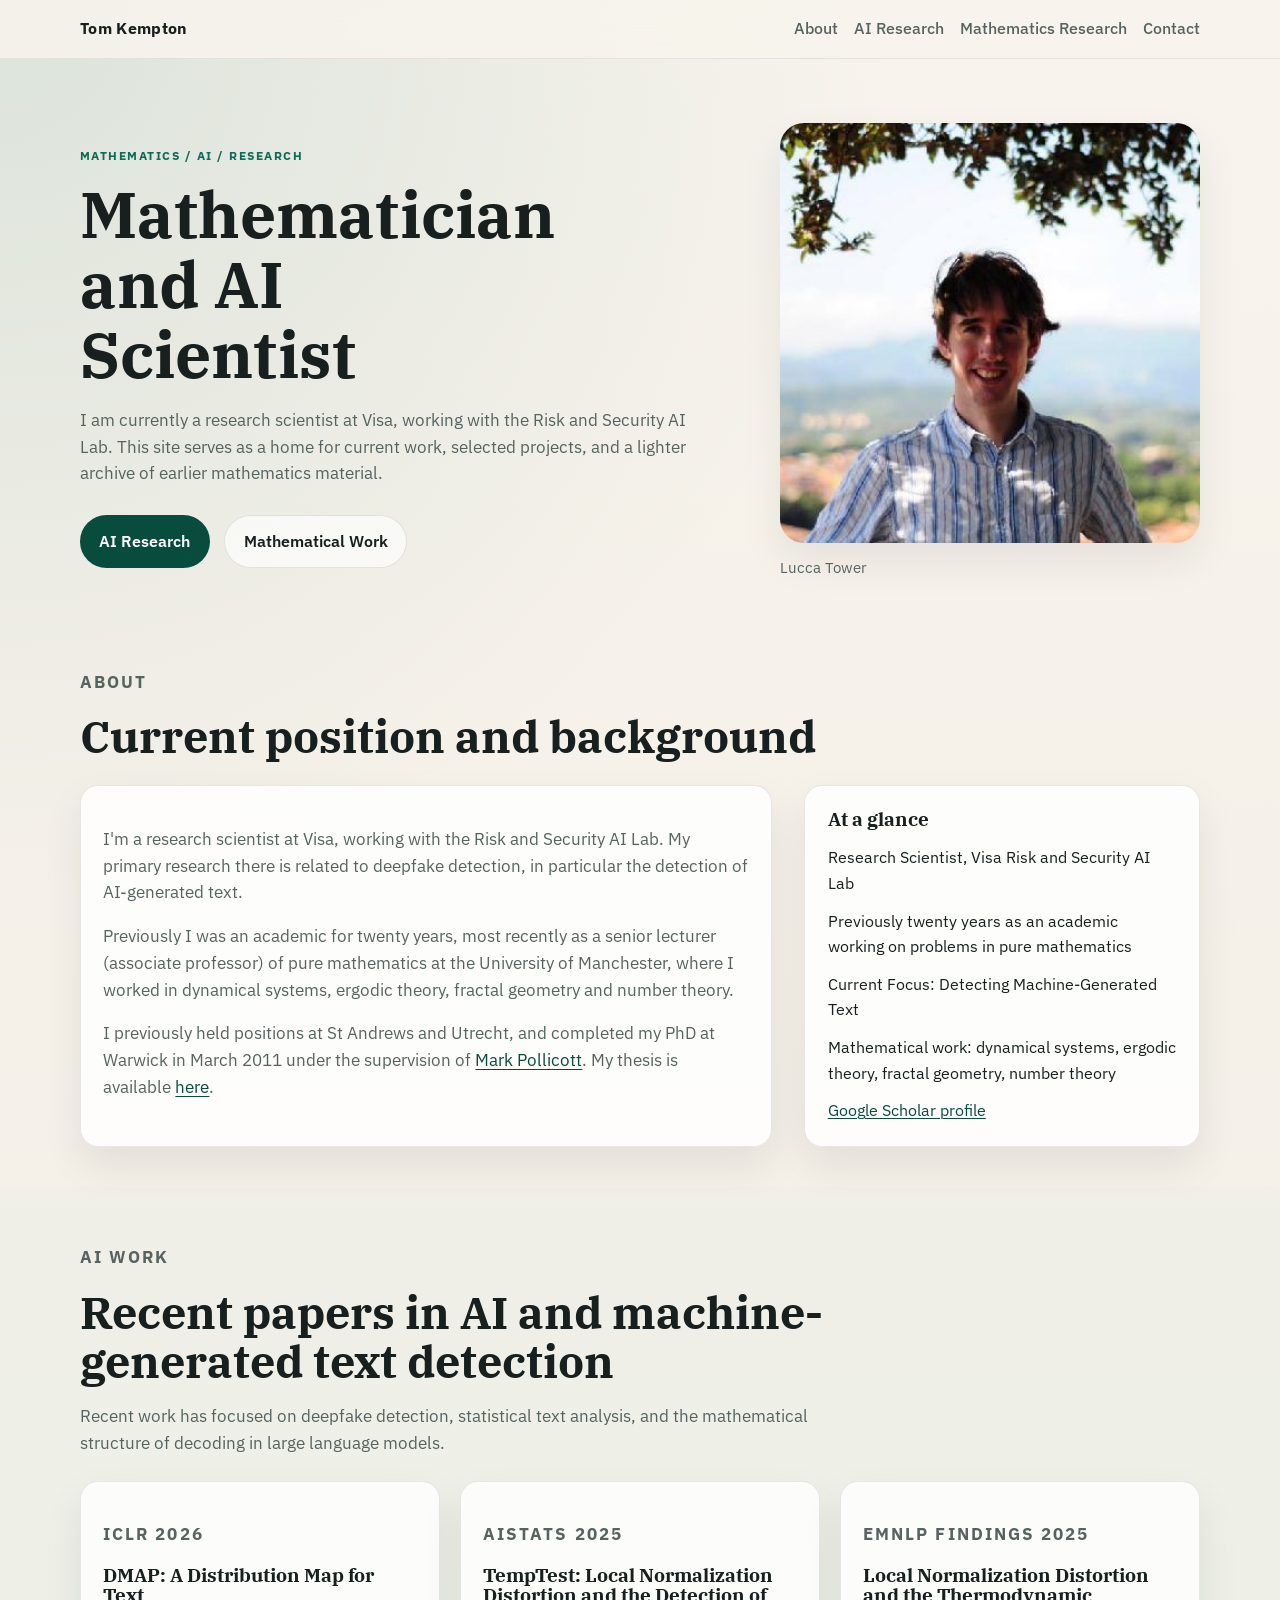
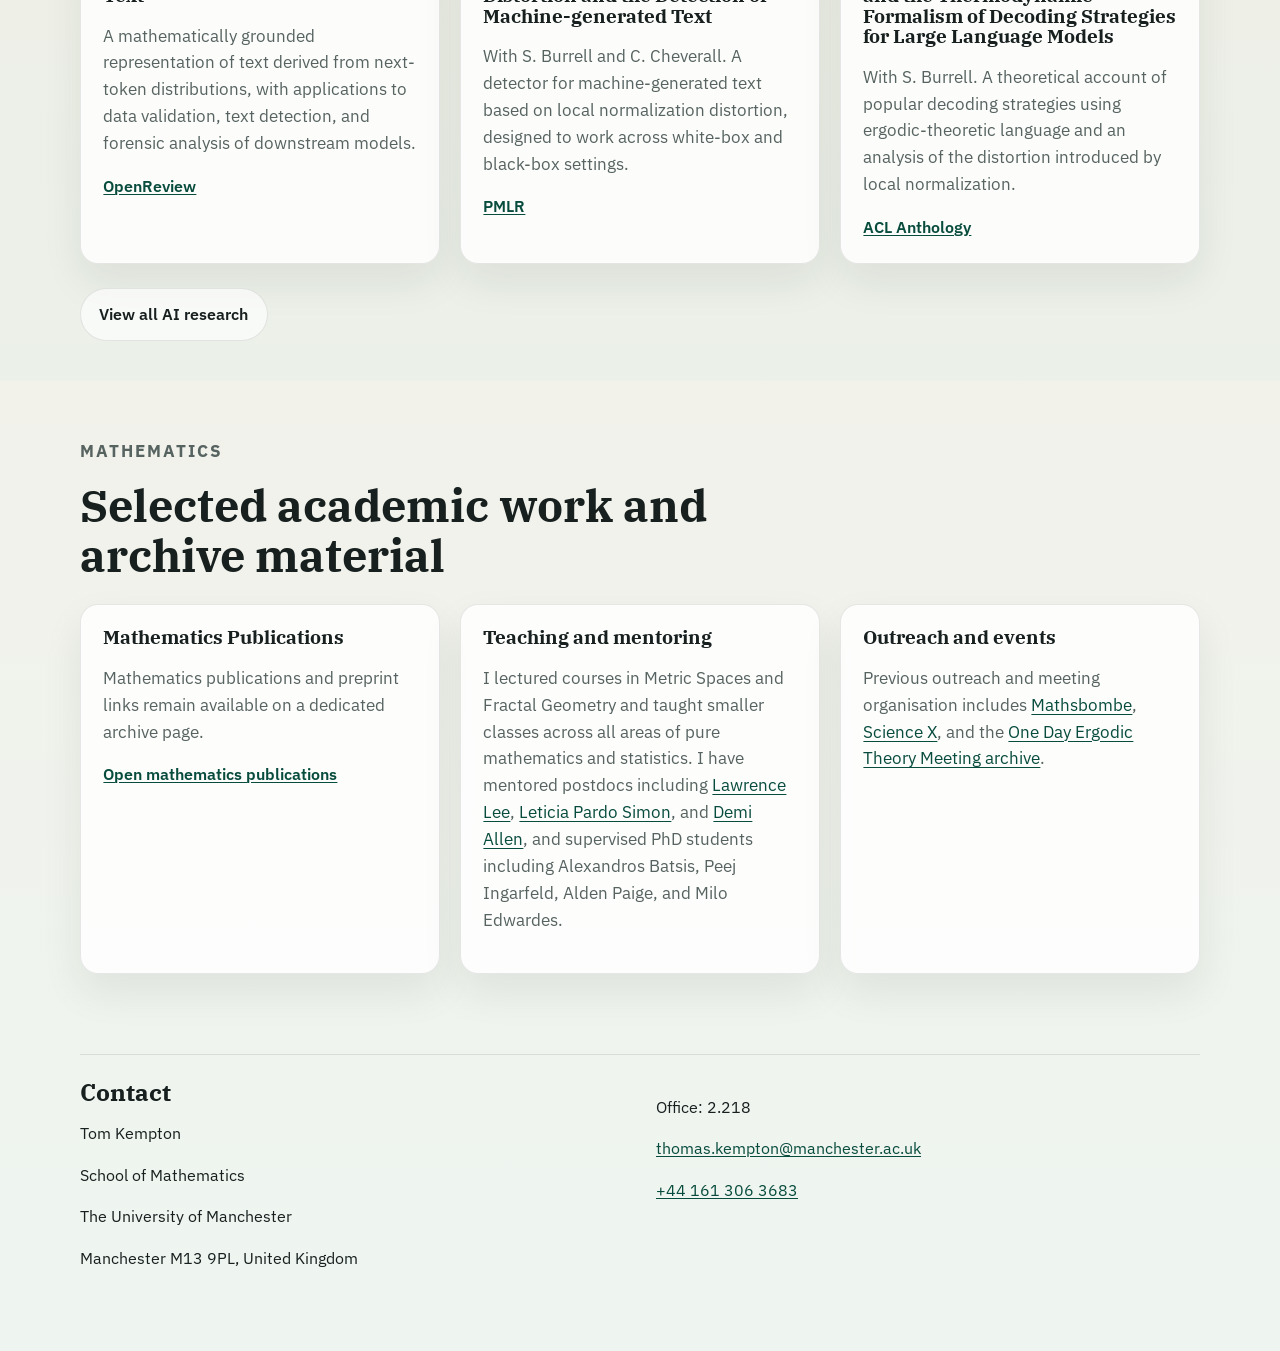
==== index.html @ 00bc44c5 "Refine homepage and AI publication details" ====
<!DOCTYPE html>
<html lang="en">
<head>
  <meta charset="utf-8">
  <meta name="viewport" content="width=device-width, initial-scale=1">
  <title>Tom Kempton</title>
  <meta name="description" content="Tom Kempton's academic homepage, with current work, selected projects, publications, and archive material.">
  <link rel="preconnect" href="https://fonts.googleapis.com">
  <link rel="preconnect" href="https://fonts.gstatic.com" crossorigin>
  <link href="https://fonts.googleapis.com/css2?family=IBM+Plex+Sans:wght@400;500;600;700&family=IBM+Plex+Serif:wght@400;600&display=swap" rel="stylesheet">
  <link rel="stylesheet" href="style.css">
</head>
<body>
  <header class="site-header">
    <div class="container">
      <nav class="site-nav" aria-label="Primary">
        <a class="wordmark" href="index.html">Tom Kempton</a>
        <div class="nav-links">
          <a href="#about">About</a>
          <a href="ai-research.html">AI Research</a>
          <a href="publications.htm">Mathematics Research</a>
          <a href="#contact">Contact</a>
        </div>
      </nav>
    </div>
  </header>

  <main>
    <section class="hero">
      <div class="container hero-grid">
        <div class="hero-copy">
          <p class="eyebrow">Mathematics / AI / Research</p>
          <h1>Mathematician and AI Scientist</h1>
          <p class="lede">
            I am currently a research scientist at Visa, working with the Risk and Security AI Lab. This site serves as
            a home for current work, selected projects, and a lighter archive of earlier mathematics material.
          </p>
          <div class="cta-row">
            <a class="button button-primary" href="ai-research.html">AI Research</a>
            <a class="button button-secondary" href="publications.htm">Mathematical Work</a>
          </div>
        </div>
        <div class="hero-media">
          <img src="Lucca Tower2.jpg" alt="Tom Kempton standing on Lucca Tower">
          <p class="caption">Lucca Tower</p>
        </div>
      </div>
    </section>

    <section id="about" class="section">
      <div class="container">
        <div class="section-heading">
          <p class="eyebrow">About</p>
          <h2>Current position and background</h2>
        </div>
        <div class="two-column">
          <div class="card prose">
            <p>
              I'm a research scientist at Visa, working with the Risk and Security AI Lab. My primary research
              there is related to deepfake detection, in particular the detection of AI-generated text.
            </p>
            <p>
              Previously I was an academic for twenty years, most recently as a senior lecturer (associate professor) of
              pure mathematics at the University of Manchester, where I worked in dynamical systems, ergodic
              theory, fractal geometry and number theory.
            </p>
            <p>
              I previously held positions at St Andrews and Utrecht, and completed my PhD at Warwick in March 2011 under
              the supervision of <a href="http://www.warwick.ac.uk/~masdbl/">Mark Pollicott</a>. My thesis is available
              <a href="KemptonThesisFinalVersion.pdf">here</a>.
            </p>
          </div>
          <div class="card key-facts">
            <h3>At a glance</h3>
            <ul class="plain-list">
              <li>Research Scientist, Visa Risk and Security AI Lab</li>
              <li>Previously twenty years as an academic working on problems in pure mathematics</li>
              <li>Current Focus: Detecting Machine-Generated Text</li>
              <li>Mathematical work: dynamical systems, ergodic theory, fractal geometry, number theory</li>
              <li><a href="http://scholar.google.nl/citations?user=wOstJyUAAAAJ&hl=en">Google Scholar profile</a></li>
            </ul>
          </div>
        </div>
      </div>
    </section>

    <section id="future-ai" class="section section-alt">
      <div class="container">
        <div class="section-heading">
          <p class="eyebrow">AI Work</p>
          <h2>Recent papers in AI and machine-generated text detection</h2>
          <p>
            Recent work has focused on deepfake detection, statistical text analysis, and the mathematical structure of
            decoding in large language models.
          </p>
        </div>
        <div class="card-grid">
          <article class="card project-card">
            <p class="card-label">ICLR 2026</p>
            <h3>DMAP: A Distribution Map for Text</h3>
            <p>
              A mathematically grounded representation of text derived from next-token distributions, with applications to
              data validation, text detection, and forensic analysis of downstream models.
            </p>
            <a class="text-link" href="https://openreview.net/forum?id=SPElkPRurl">OpenReview</a>
          </article>
          <article class="card project-card">
            <p class="card-label">AISTATS 2025</p>
            <h3>TempTest: Local Normalization Distortion and the Detection of Machine-generated Text</h3>
            <p>
              With S. Burrell and C. Cheverall. A detector for machine-generated text based on local normalization
              distortion, designed to work across white-box and black-box settings.
            </p>
            <a class="text-link" href="https://proceedings.mlr.press/v258/kempton25a.html">PMLR</a>
          </article>
          <article class="card project-card">
            <p class="card-label">EMNLP Findings 2025</p>
            <h3>Local Normalization Distortion and the Thermodynamic Formalism of Decoding Strategies for Large Language Models</h3>
            <p>
              With S. Burrell. A theoretical account of popular decoding strategies using ergodic-theoretic language and
              an analysis of the distortion introduced by local normalization.
            </p>
            <a class="text-link" href="https://aclanthology.org/2025.findings-emnlp.1210/">ACL Anthology</a>
          </article>
        </div>
        <p class="section-link-row">
          <a class="button button-secondary" href="ai-research.html">View all AI research</a>
        </p>
      </div>
    </section>

    <section id="maths" class="section">
      <div class="container">
        <div class="section-heading">
          <p class="eyebrow">Mathematics</p>
          <h2>Selected academic work and archive material</h2>
        </div>
        <div class="card-grid">
          <article class="card">
            <h3>Mathematics Publications</h3>
            <p>Mathematics publications and preprint links remain available on a dedicated archive page.</p>
            <a class="text-link" href="publications.htm">Open mathematics publications</a>
          </article>
          <article class="card">
            <h3>Teaching and mentoring</h3>
            <p>
              I lectured courses in Metric Spaces and Fractal Geometry and taught smaller classes across all areas of pure
              mathematics and statistics. I have mentored postdocs including
              <a href="https://lawrence-d-lee.github.io/">Lawrence Lee</a>,
              <a href="https://sites.google.com/view/leticiapardosimon/home">Leticia Pardo Simon</a>, and
              <a href="https://sites.google.com/view/demi-allen-mathematics">Demi Allen</a>, and supervised PhD students
              including Alexandros Batsis, Peej Ingarfeld, Alden Paige, and Milo Edwardes.
            </p>
          </article>
          <article class="card">
            <h3>Outreach and events</h3>
            <p>
              Previous outreach and meeting organisation includes
              <a href="https://www.maths.manchester.ac.uk/mathsbombe/">Mathsbombe</a>,
              <a href="https://www.mub.eps.manchester.ac.uk/sciencex/">Science X</a>, and the
              <a href="onedayDec20.html">One Day Ergodic Theory Meeting archive</a>.
            </p>
          </article>
        </div>
      </div>
    </section>

  </main>

  <footer id="contact" class="site-footer">
    <div class="container footer-grid">
      <div>
        <h2>Contact</h2>
        <p>Tom Kempton</p>
        <p>School of Mathematics</p>
        <p>The University of Manchester</p>
        <p>Manchester M13 9PL, United Kingdom</p>
      </div>
      <div>
        <p>Office: 2.218</p>
        <p><a href="mailto:thomas.kempton@manchester.ac.uk">thomas.kempton@manchester.ac.uk</a></p>
        <p><a href="tel:+441613063683">+44 161 306 3683</a></p>
      </div>
    </div>
  </footer>
</body>
</html>
---- style.css ----
:root {
  --bg: #f4efe7;
  --bg-alt: #e5efe7;
  --surface: rgba(255, 255, 255, 0.82);
  --surface-strong: #ffffff;
  --text: #17201f;
  --muted: #566360;
  --border: rgba(23, 32, 31, 0.1);
  --accent: #0d6b57;
  --accent-strong: #084c3d;
  --shadow: 0 18px 40px rgba(23, 32, 31, 0.08);
  --radius-lg: 24px;
  --radius-md: 18px;
  --radius-sm: 12px;
  --container: 1120px;
}

* {
  box-sizing: border-box;
}

html {
  scroll-behavior: smooth;
}

body {
  margin: 0;
  font-family: "IBM Plex Sans", sans-serif;
  color: var(--text);
  background:
    radial-gradient(circle at top left, rgba(13, 107, 87, 0.12), transparent 28%),
    linear-gradient(180deg, #f8f4ed 0%, var(--bg) 45%, #eef5f0 100%);
  line-height: 1.6;
}

img {
  display: block;
  max-width: 100%;
  height: auto;
}

a {
  color: var(--accent-strong);
  text-decoration-thickness: 0.08em;
  text-underline-offset: 0.15em;
}

a:hover {
  color: var(--accent);
}

.container {
  width: min(calc(100% - 2rem), var(--container));
  margin: 0 auto;
}

.narrow {
  width: min(calc(100% - 2rem), 820px);
}

.site-header {
  position: sticky;
  top: 0;
  z-index: 10;
  backdrop-filter: blur(14px);
  background: rgba(248, 244, 237, 0.82);
  border-bottom: 1px solid rgba(23, 32, 31, 0.08);
}

.site-header-compact {
  position: static;
}

.site-nav {
  display: flex;
  align-items: center;
  justify-content: space-between;
  gap: 1rem;
  padding: 1rem 0;
}

.wordmark {
  font-weight: 700;
  letter-spacing: 0.02em;
  text-decoration: none;
  color: var(--text);
}

.nav-links {
  display: flex;
  flex-wrap: wrap;
  gap: 1rem;
}

.nav-links a {
  text-decoration: none;
  color: var(--muted);
  font-weight: 500;
}

.nav-links a:hover,
.nav-links a[aria-current="page"] {
  color: var(--text);
}

.hero {
  padding: 4rem 0 2rem;
}

.hero-grid,
.two-column,
.footer-grid {
  display: grid;
  gap: 2rem;
}

.hero-grid {
  grid-template-columns: 1.3fr 0.9fr;
  align-items: center;
}

.hero-copy h1,
.section-heading h1,
.section-heading h2,
.card h2,
.card h3,
.site-footer h2 {
  font-family: "IBM Plex Serif", serif;
  line-height: 1.1;
  margin: 0;
}

.hero-copy h1 {
  font-size: clamp(2.8rem, 5vw, 4.8rem);
  margin-top: 0.4rem;
  max-width: 12ch;
}

.lede,
.section-heading p,
.card p,
.prose p,
.publication-item p {
  color: var(--muted);
  font-size: 1.05rem;
}

.eyebrow,
.card-label,
.event-time {
  text-transform: uppercase;
  letter-spacing: 0.12em;
  font-size: 0.78rem;
  font-weight: 700;
  color: var(--accent);
}

.cta-row {
  display: flex;
  flex-wrap: wrap;
  gap: 0.9rem;
  margin-top: 1.75rem;
}

.button {
  display: inline-flex;
  align-items: center;
  justify-content: center;
  min-height: 2.9rem;
  padding: 0.8rem 1.15rem;
  border-radius: 999px;
  border: 1px solid transparent;
  text-decoration: none;
  font-weight: 600;
}

.button-primary {
  background: var(--accent-strong);
  color: #fff;
}

.button-primary:hover {
  color: #fff;
  background: var(--accent);
}

.button-secondary {
  background: rgba(255, 255, 255, 0.65);
  border-color: var(--border);
  color: var(--text);
}

.hero-media {
  justify-self: end;
  max-width: 420px;
}

.hero-media img {
  border-radius: var(--radius-lg);
  box-shadow: var(--shadow);
  aspect-ratio: 4 / 4;
  object-fit: cover;
}

.caption {
  margin: 0.8rem 0 0;
  color: var(--muted);
  font-size: 0.95rem;
}

.section {
  padding: 2.5rem 0;
}

.section-alt {
  background: linear-gradient(180deg, rgba(229, 239, 231, 0.24), rgba(229, 239, 231, 0.5));
}

.section-heading {
  max-width: 760px;
  margin-bottom: 1.5rem;
}

.section-heading h1,
.section-heading h2 {
  font-size: clamp(2rem, 3.5vw, 3rem);
  margin-top: 0.35rem;
}

.two-column {
  grid-template-columns: 1.4fr 0.8fr;
}

.card-grid {
  display: grid;
  grid-template-columns: repeat(3, minmax(0, 1fr));
  gap: 1.25rem;
}

.compact-grid {
  grid-template-columns: repeat(4, minmax(0, 1fr));
}

.stack {
  display: grid;
  gap: 1rem;
}

.section-link-row {
  margin: 1.5rem 0 0;
}

.card {
  background: var(--surface);
  border: 1px solid var(--border);
  border-radius: var(--radius-md);
  padding: 1.4rem;
  box-shadow: var(--shadow);
}

.placeholder {
  border-style: dashed;
}

.link-card {
  text-decoration: none;
  font-weight: 600;
  color: var(--text);
}

.plain-list {
  list-style: none;
  padding: 0;
  margin: 1rem 0 0;
}

.plain-list li + li {
  margin-top: 0.75rem;
}

.text-link {
  font-weight: 600;
}

.publication-item h2 {
  font-size: 1.25rem;
}

.publication-item p,
.event-item p:last-child {
  margin-bottom: 0;
}

.event-item + .event-item {
  margin-top: 1.5rem;
}

.site-footer {
  padding: 2.5rem 0 4rem;
}

.footer-grid {
  grid-template-columns: repeat(2, minmax(0, 1fr));
  border-top: 1px solid rgba(23, 32, 31, 0.1);
  padding-top: 1.5rem;
}

@media (max-width: 960px) {
  .hero-grid,
  .two-column,
  .footer-grid,
  .card-grid,
  .compact-grid {
    grid-template-columns: 1fr;
  }

  .hero-media {
    justify-self: start;
  }
}

@media (max-width: 640px) {
  .site-nav {
    align-items: flex-start;
    flex-direction: column;
  }

  .hero {
    padding-top: 2.5rem;
  }

  .container,
  .narrow {
    width: min(calc(100% - 1.25rem), var(--container));
  }

  .card,
  .hero-media img {
    border-radius: 16px;
  }
}
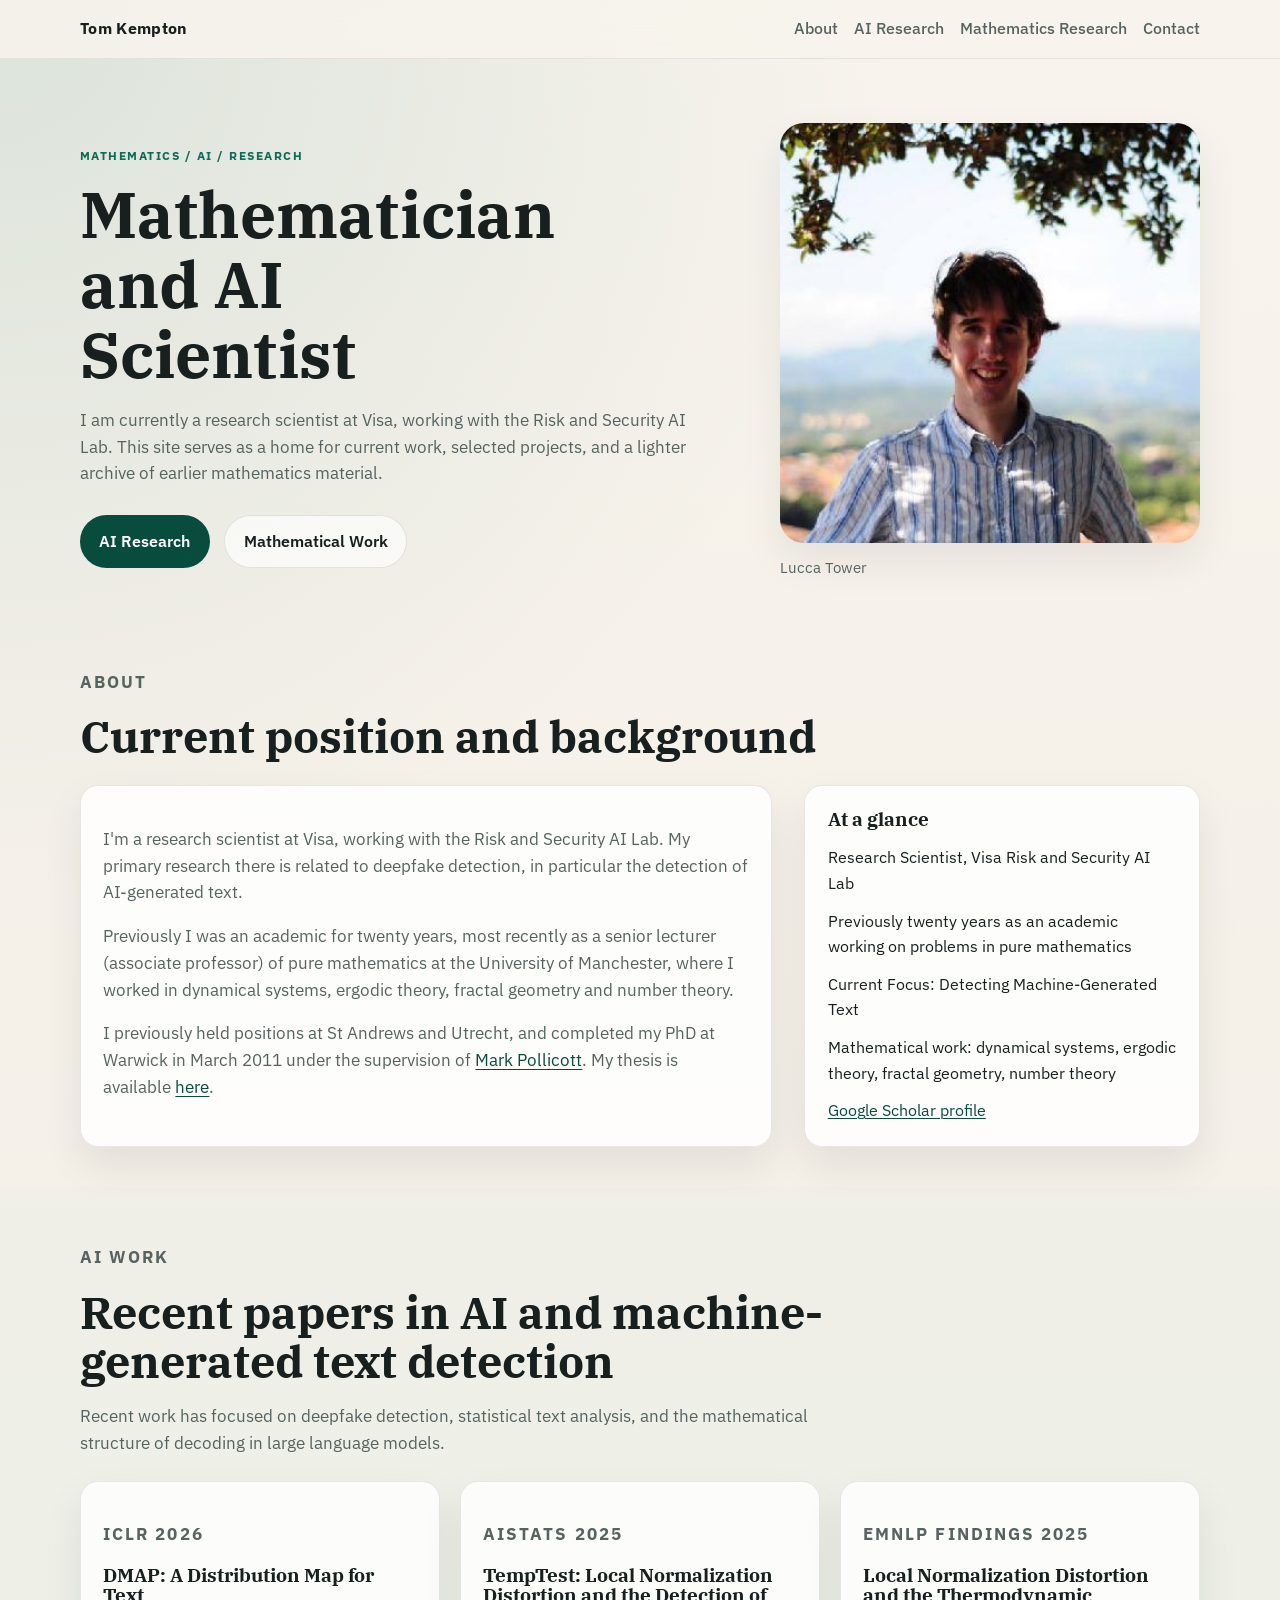
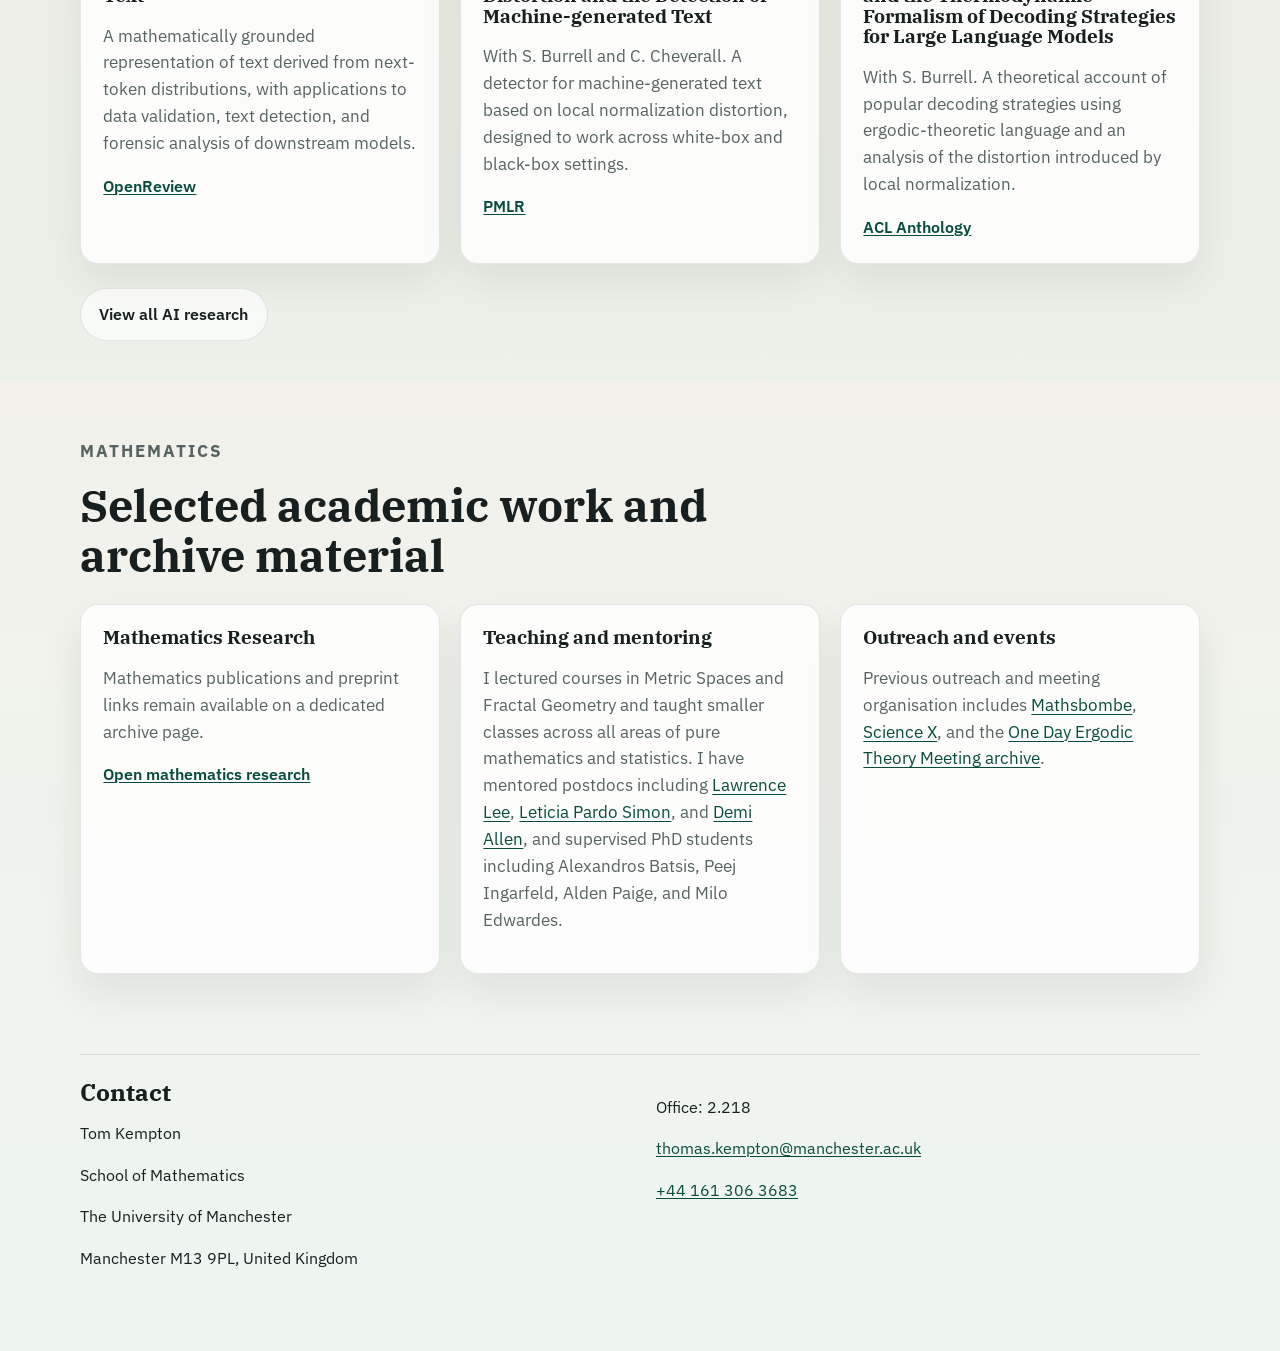
==== commit cdb00ee7: "Align site navigation and section labels" ====
--- a/index.html
+++ b/index.html
@@ -137,9 +137,9 @@
         </div>
         <div class="card-grid">
           <article class="card">
-            <h3>Mathematics Publications</h3>
+            <h3>Mathematics Research</h3>
             <p>Mathematics publications and preprint links remain available on a dedicated archive page.</p>
-            <a class="text-link" href="publications.htm">Open mathematics publications</a>
+            <a class="text-link" href="publications.htm">Open mathematics research</a>
           </article>
           <article class="card">
             <h3>Teaching and mentoring</h3>
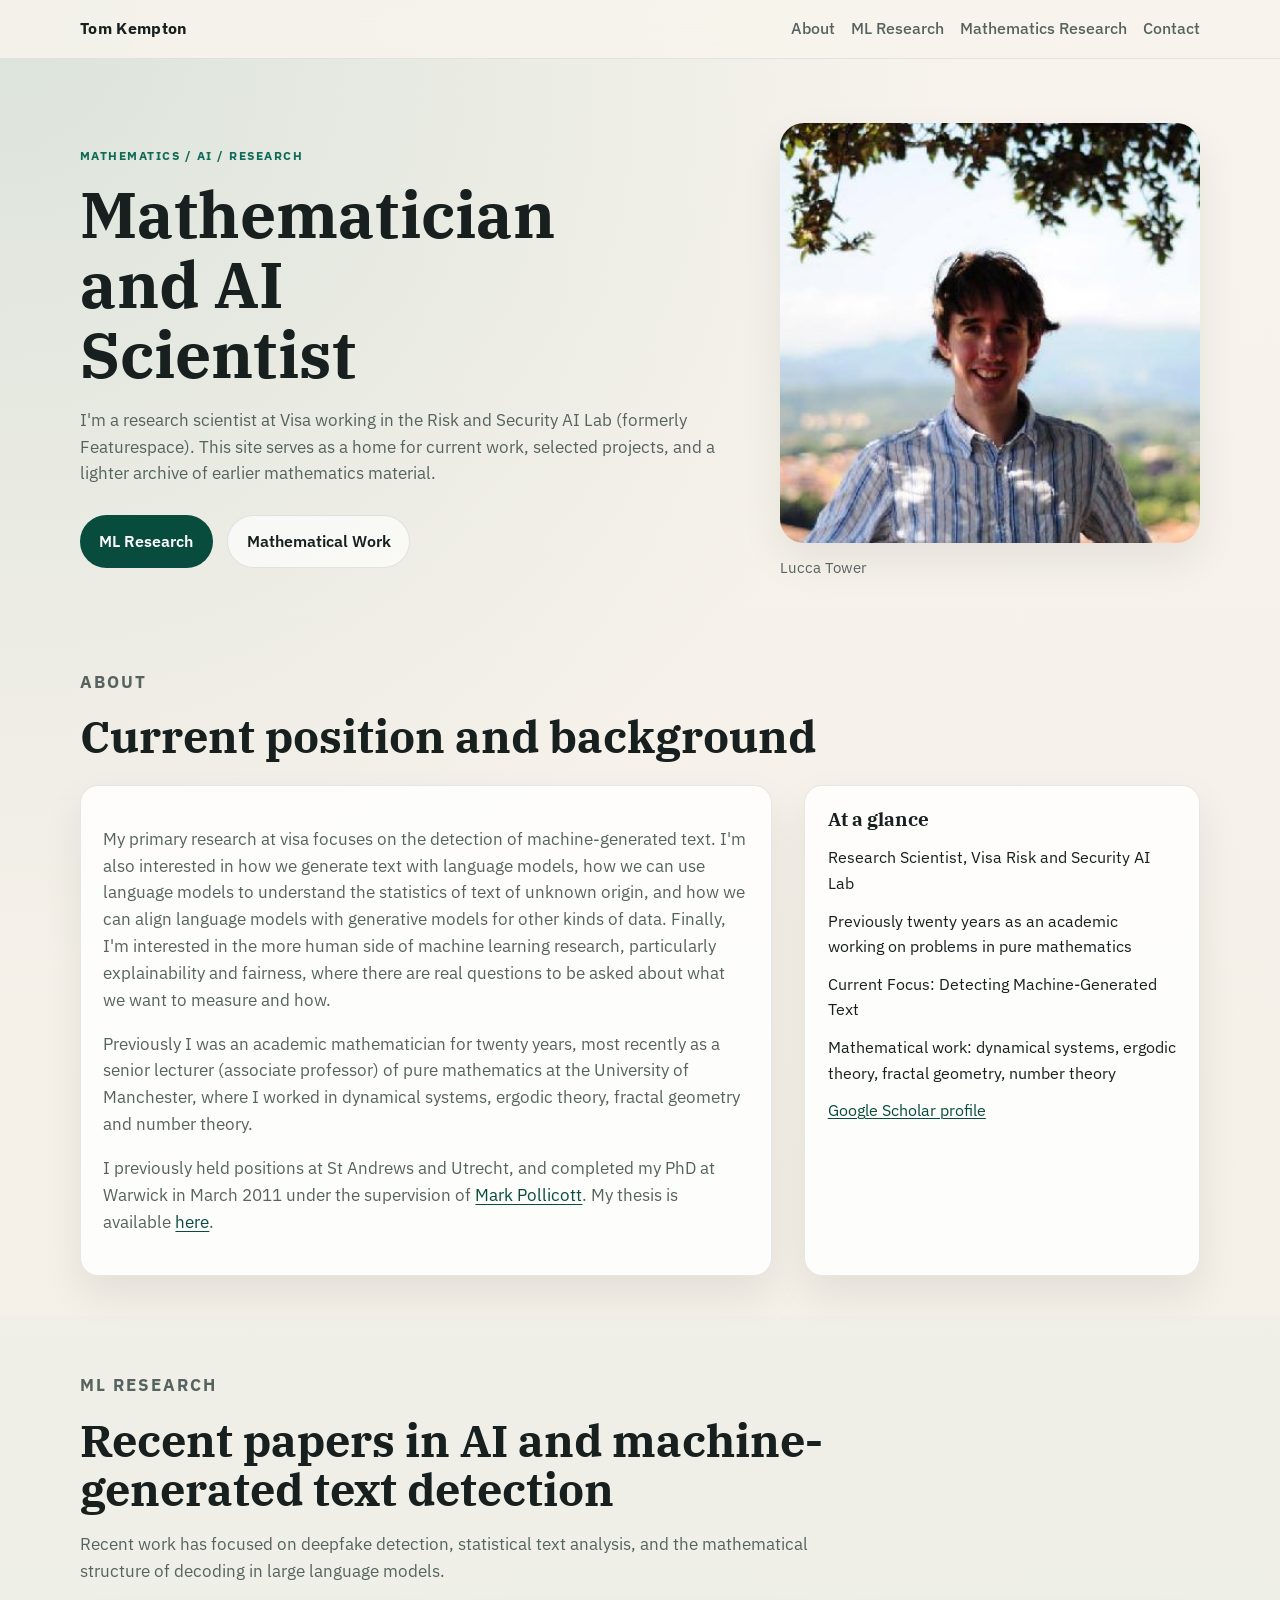
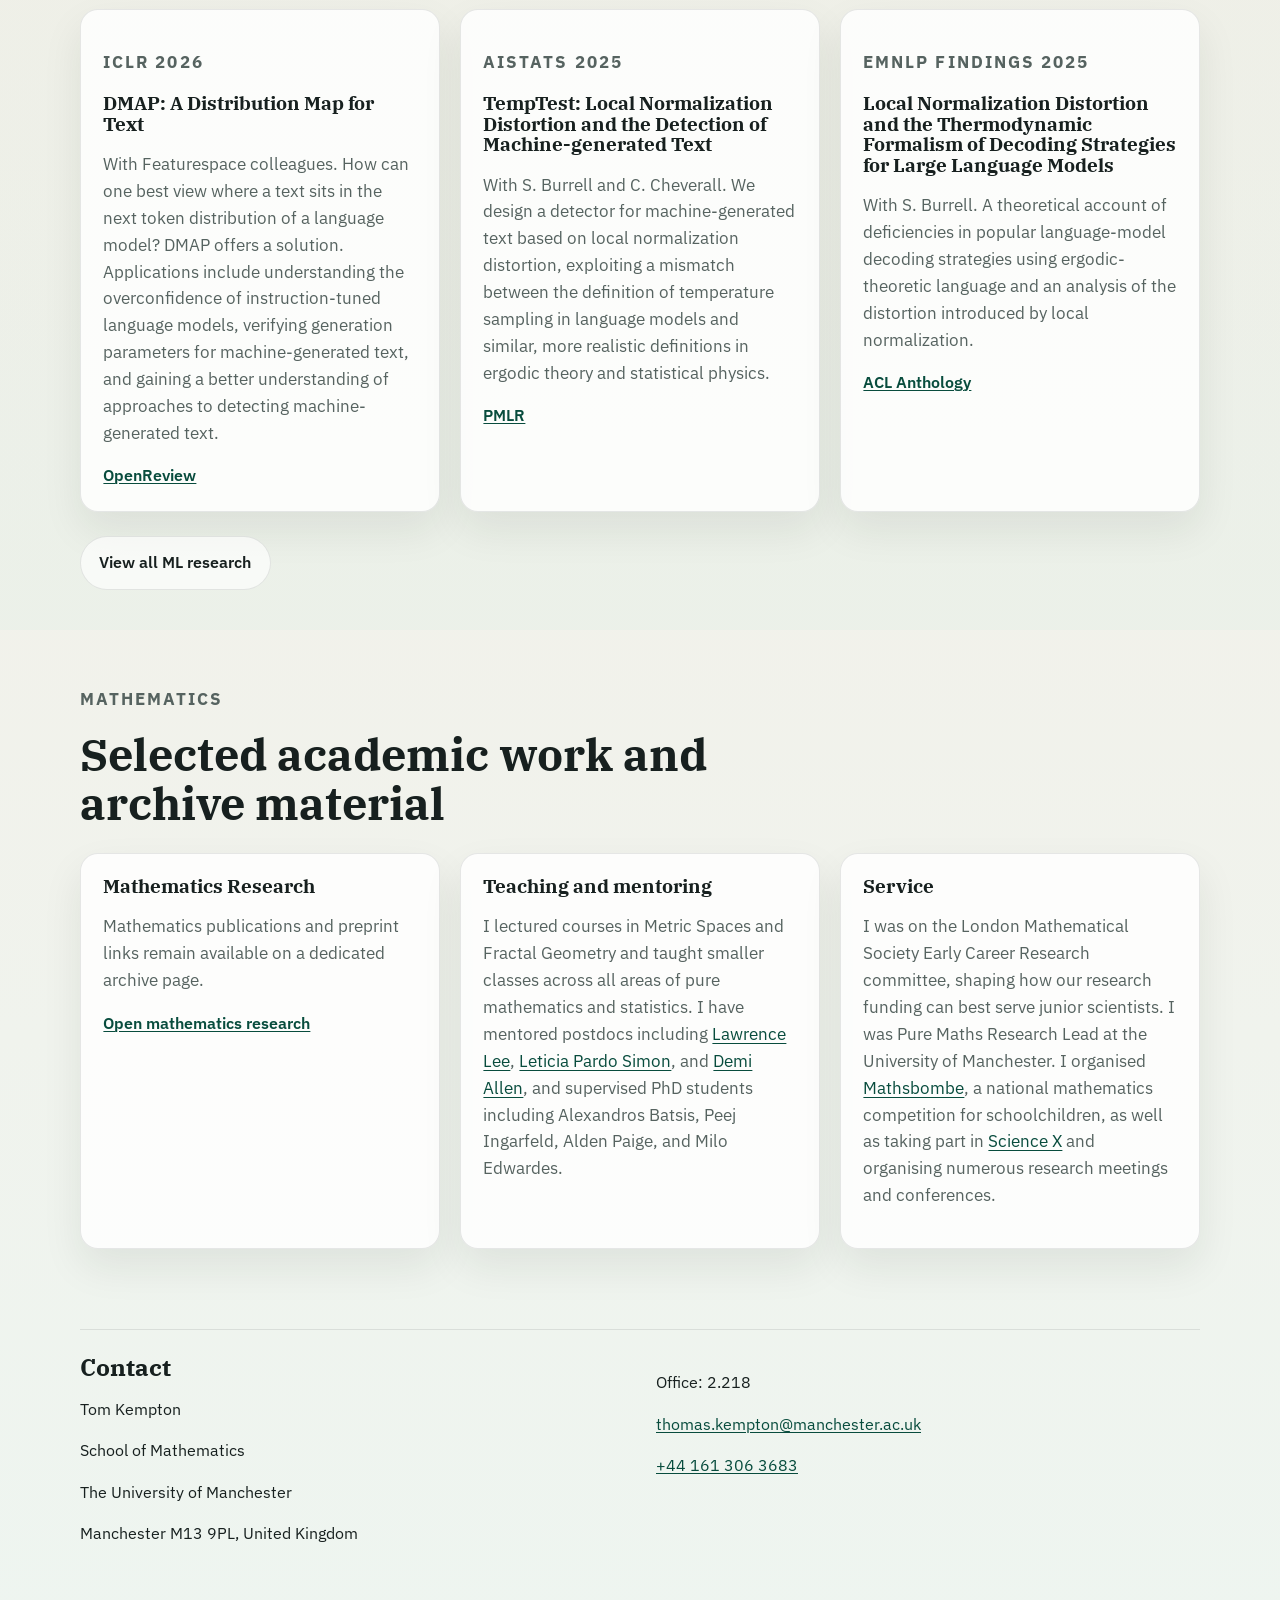
==== commit c26e3d80: "Update research page copy and labels" ====
--- a/index.html
+++ b/index.html
@@ -17,7 +17,7 @@
         <a class="wordmark" href="index.html">Tom Kempton</a>
         <div class="nav-links">
           <a href="#about">About</a>
-          <a href="ai-research.html">AI Research</a>
+          <a href="ai-research.html">ML Research</a>
           <a href="publications.htm">Mathematics Research</a>
           <a href="#contact">Contact</a>
         </div>
@@ -32,11 +32,11 @@
           <p class="eyebrow">Mathematics / AI / Research</p>
           <h1>Mathematician and AI Scientist</h1>
           <p class="lede">
-            I am currently a research scientist at Visa, working with the Risk and Security AI Lab. This site serves as
+            I'm a research scientist at Visa working in the Risk and Security AI Lab (formerly Featurespace). This site serves as
             a home for current work, selected projects, and a lighter archive of earlier mathematics material.
           </p>
           <div class="cta-row">
-            <a class="button button-primary" href="ai-research.html">AI Research</a>
+            <a class="button button-primary" href="ai-research.html">ML Research</a>
             <a class="button button-secondary" href="publications.htm">Mathematical Work</a>
           </div>
         </div>
@@ -56,11 +56,14 @@
         <div class="two-column">
           <div class="card prose">
             <p>
-              I'm a research scientist at Visa, working with the Risk and Security AI Lab. My primary research
-              there is related to deepfake detection, in particular the detection of AI-generated text.
+              My primary research at visa focuses on the detection of machine-generated text. I'm also interested in how we 
+              generate text with language models, how we can use language models to understand the statistics of text of unknown origin,
+              and how we can align language models with generative models for other kinds of data.
+              Finally, I'm interested in the more human side of machine learning research, particularly explainability and fairness, where there
+              are real questions to be asked about what we want to measure and how.
             </p>
             <p>
-              Previously I was an academic for twenty years, most recently as a senior lecturer (associate professor) of
+              Previously I was an academic mathematician for twenty years, most recently as a senior lecturer (associate professor) of
               pure mathematics at the University of Manchester, where I worked in dynamical systems, ergodic
               theory, fractal geometry and number theory.
             </p>
@@ -87,7 +90,7 @@
     <section id="future-ai" class="section section-alt">
       <div class="container">
         <div class="section-heading">
-          <p class="eyebrow">AI Work</p>
+          <p class="eyebrow">ML Research</p>
           <h2>Recent papers in AI and machine-generated text detection</h2>
           <p>
             Recent work has focused on deepfake detection, statistical text analysis, and the mathematical structure of
@@ -99,8 +102,10 @@
             <p class="card-label">ICLR 2026</p>
             <h3>DMAP: A Distribution Map for Text</h3>
             <p>
-              A mathematically grounded representation of text derived from next-token distributions, with applications to
-              data validation, text detection, and forensic analysis of downstream models.
+              With Featurespace colleagues. How can one best view where a text sits in the next token distribution of a
+              language model? DMAP offers a solution. Applications include understanding the overconfidence of
+              instruction-tuned language models, verifying generation parameters for machine-generated text, and gaining a
+              better understanding of approaches to detecting machine-generated text.
             </p>
             <a class="text-link" href="https://openreview.net/forum?id=SPElkPRurl">OpenReview</a>
           </article>
@@ -108,8 +113,9 @@
             <p class="card-label">AISTATS 2025</p>
             <h3>TempTest: Local Normalization Distortion and the Detection of Machine-generated Text</h3>
             <p>
-              With S. Burrell and C. Cheverall. A detector for machine-generated text based on local normalization
-              distortion, designed to work across white-box and black-box settings.
+              With S. Burrell and C. Cheverall. We design a detector for machine-generated text based on local
+              normalization distortion, exploiting a mismatch between the definition of temperature sampling in language
+              models and similar, more realistic definitions in ergodic theory and statistical physics.
             </p>
             <a class="text-link" href="https://proceedings.mlr.press/v258/kempton25a.html">PMLR</a>
           </article>
@@ -117,14 +123,14 @@
             <p class="card-label">EMNLP Findings 2025</p>
             <h3>Local Normalization Distortion and the Thermodynamic Formalism of Decoding Strategies for Large Language Models</h3>
             <p>
-              With S. Burrell. A theoretical account of popular decoding strategies using ergodic-theoretic language and
+              With S. Burrell. A theoretical account of deficiencies in popular language-model decoding strategies using ergodic-theoretic language and
               an analysis of the distortion introduced by local normalization.
             </p>
             <a class="text-link" href="https://aclanthology.org/2025.findings-emnlp.1210/">ACL Anthology</a>
           </article>
         </div>
         <p class="section-link-row">
-          <a class="button button-secondary" href="ai-research.html">View all AI research</a>
+          <a class="button button-secondary" href="ai-research.html">View all ML research</a>
         </p>
       </div>
     </section>
@@ -153,12 +159,11 @@
             </p>
           </article>
           <article class="card">
-            <h3>Outreach and events</h3>
+            <h3>Service</h3>
             <p>
-              Previous outreach and meeting organisation includes
-              <a href="https://www.maths.manchester.ac.uk/mathsbombe/">Mathsbombe</a>,
-              <a href="https://www.mub.eps.manchester.ac.uk/sciencex/">Science X</a>, and the
-              <a href="onedayDec20.html">One Day Ergodic Theory Meeting archive</a>.
+              I was on the London Mathematical Society Early Career Research committee, shaping how our research funding can best serve junior scientists. I was Pure Maths Research Lead at the University of Manchester. I organised
+              <a href="https://www.maths.manchester.ac.uk/mathsbombe/">Mathsbombe</a>, a national mathematics competition for schoolchildren, as well as taking part in
+              <a href="https://www.mub.eps.manchester.ac.uk/sciencex/">Science X</a> and organising numerous research meetings and conferences.
             </p>
           </article>
         </div>
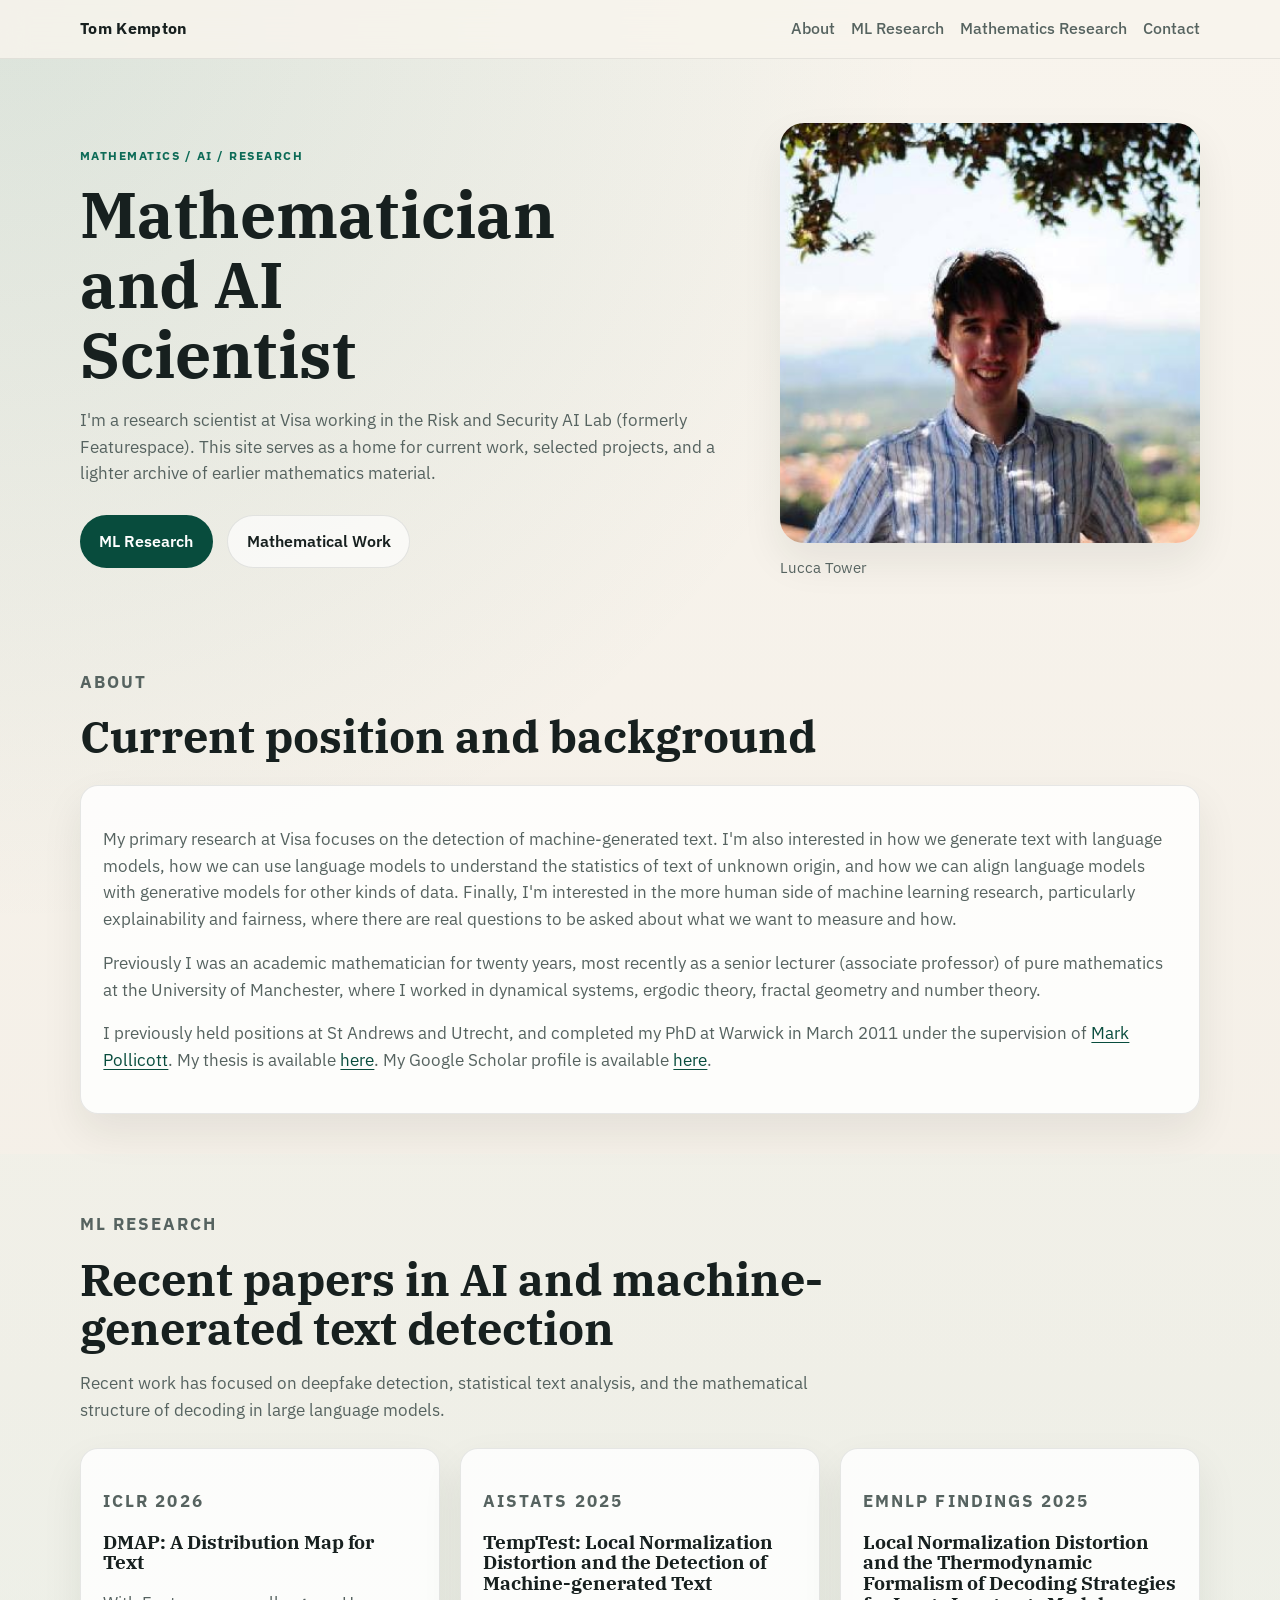
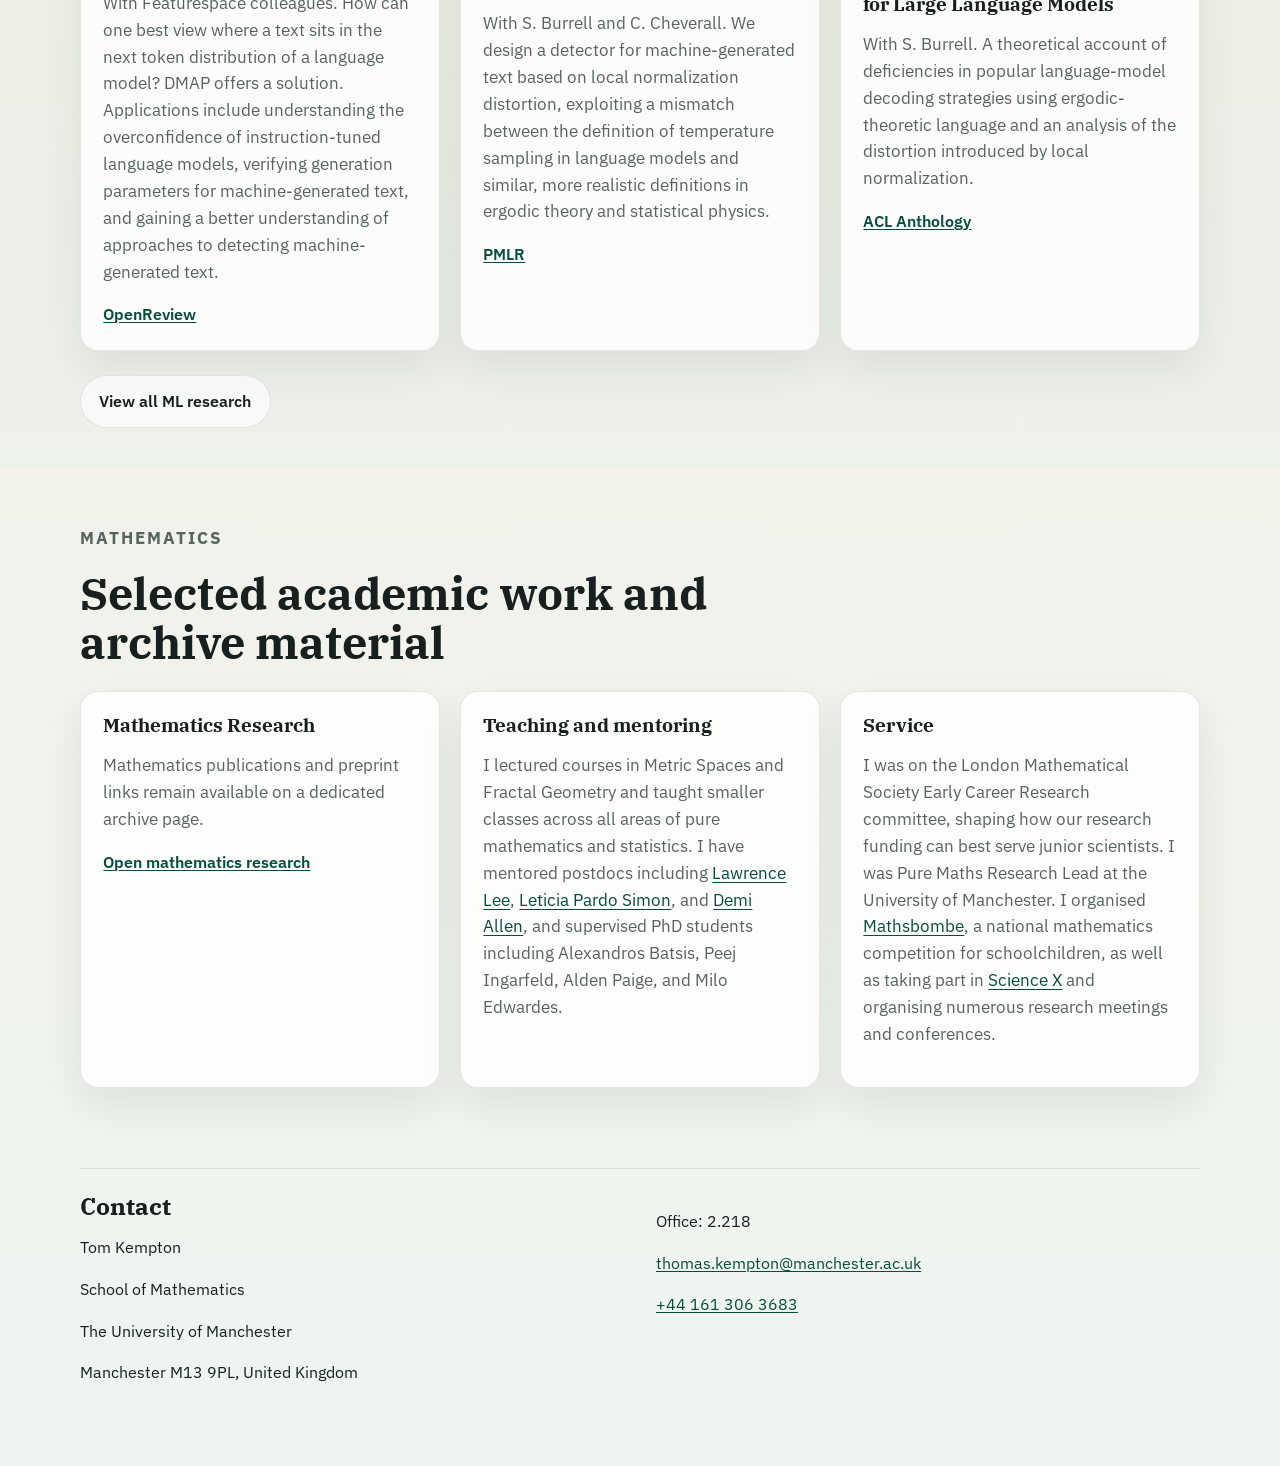
==== commit cbed4082: "Simplify homepage background section" ====
--- a/index.html
+++ b/index.html
@@ -53,36 +53,24 @@
           <p class="eyebrow">About</p>
           <h2>Current position and background</h2>
         </div>
-        <div class="two-column">
-          <div class="card prose">
-            <p>
-              My primary research at visa focuses on the detection of machine-generated text. I'm also interested in how we 
-              generate text with language models, how we can use language models to understand the statistics of text of unknown origin,
-              and how we can align language models with generative models for other kinds of data.
-              Finally, I'm interested in the more human side of machine learning research, particularly explainability and fairness, where there
-              are real questions to be asked about what we want to measure and how.
-            </p>
-            <p>
-              Previously I was an academic mathematician for twenty years, most recently as a senior lecturer (associate professor) of
-              pure mathematics at the University of Manchester, where I worked in dynamical systems, ergodic
-              theory, fractal geometry and number theory.
-            </p>
-            <p>
-              I previously held positions at St Andrews and Utrecht, and completed my PhD at Warwick in March 2011 under
-              the supervision of <a href="http://www.warwick.ac.uk/~masdbl/">Mark Pollicott</a>. My thesis is available
-              <a href="KemptonThesisFinalVersion.pdf">here</a>.
-            </p>
-          </div>
-          <div class="card key-facts">
-            <h3>At a glance</h3>
-            <ul class="plain-list">
-              <li>Research Scientist, Visa Risk and Security AI Lab</li>
-              <li>Previously twenty years as an academic working on problems in pure mathematics</li>
-              <li>Current Focus: Detecting Machine-Generated Text</li>
-              <li>Mathematical work: dynamical systems, ergodic theory, fractal geometry, number theory</li>
-              <li><a href="http://scholar.google.nl/citations?user=wOstJyUAAAAJ&hl=en">Google Scholar profile</a></li>
-            </ul>
-          </div>
+        <div class="card prose">
+          <p>
+            My primary research at Visa focuses on the detection of machine-generated text. I'm also interested in how we
+            generate text with language models, how we can use language models to understand the statistics of text of unknown origin,
+            and how we can align language models with generative models for other kinds of data. Finally, I'm interested in the more
+            human side of machine learning research, particularly explainability and fairness, where there are real questions to be
+            asked about what we want to measure and how.
+          </p>
+          <p>
+            Previously I was an academic mathematician for twenty years, most recently as a senior lecturer (associate professor) of
+            pure mathematics at the University of Manchester, where I worked in dynamical systems, ergodic theory, fractal geometry
+            and number theory.
+          </p>
+          <p>
+            I previously held positions at St Andrews and Utrecht, and completed my PhD at Warwick in March 2011 under the supervision
+            of <a href="http://www.warwick.ac.uk/~masdbl/">Mark Pollicott</a>. My thesis is available <a href="KemptonThesisFinalVersion.pdf">here</a>.
+            My Google Scholar profile is available <a href="http://scholar.google.nl/citations?user=wOstJyUAAAAJ&hl=en">here</a>.
+          </p>
         </div>
       </div>
     </section>
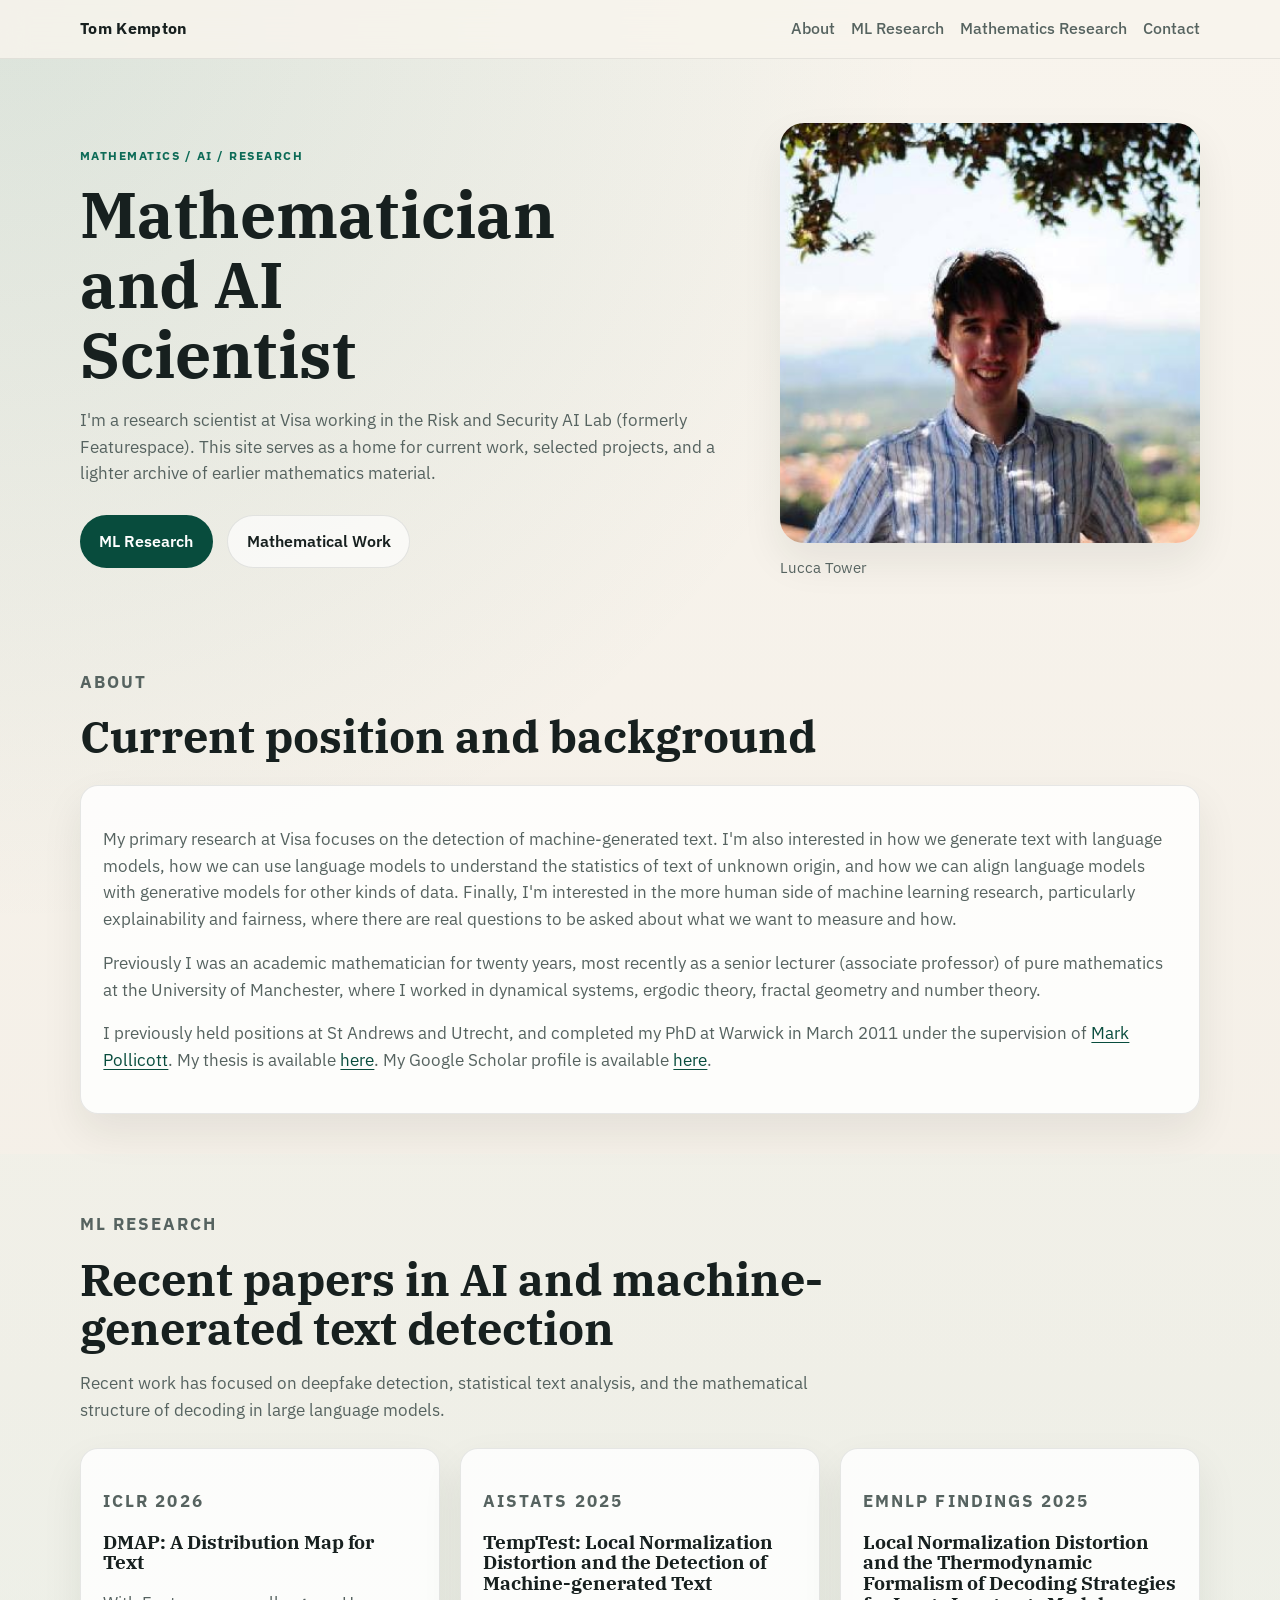
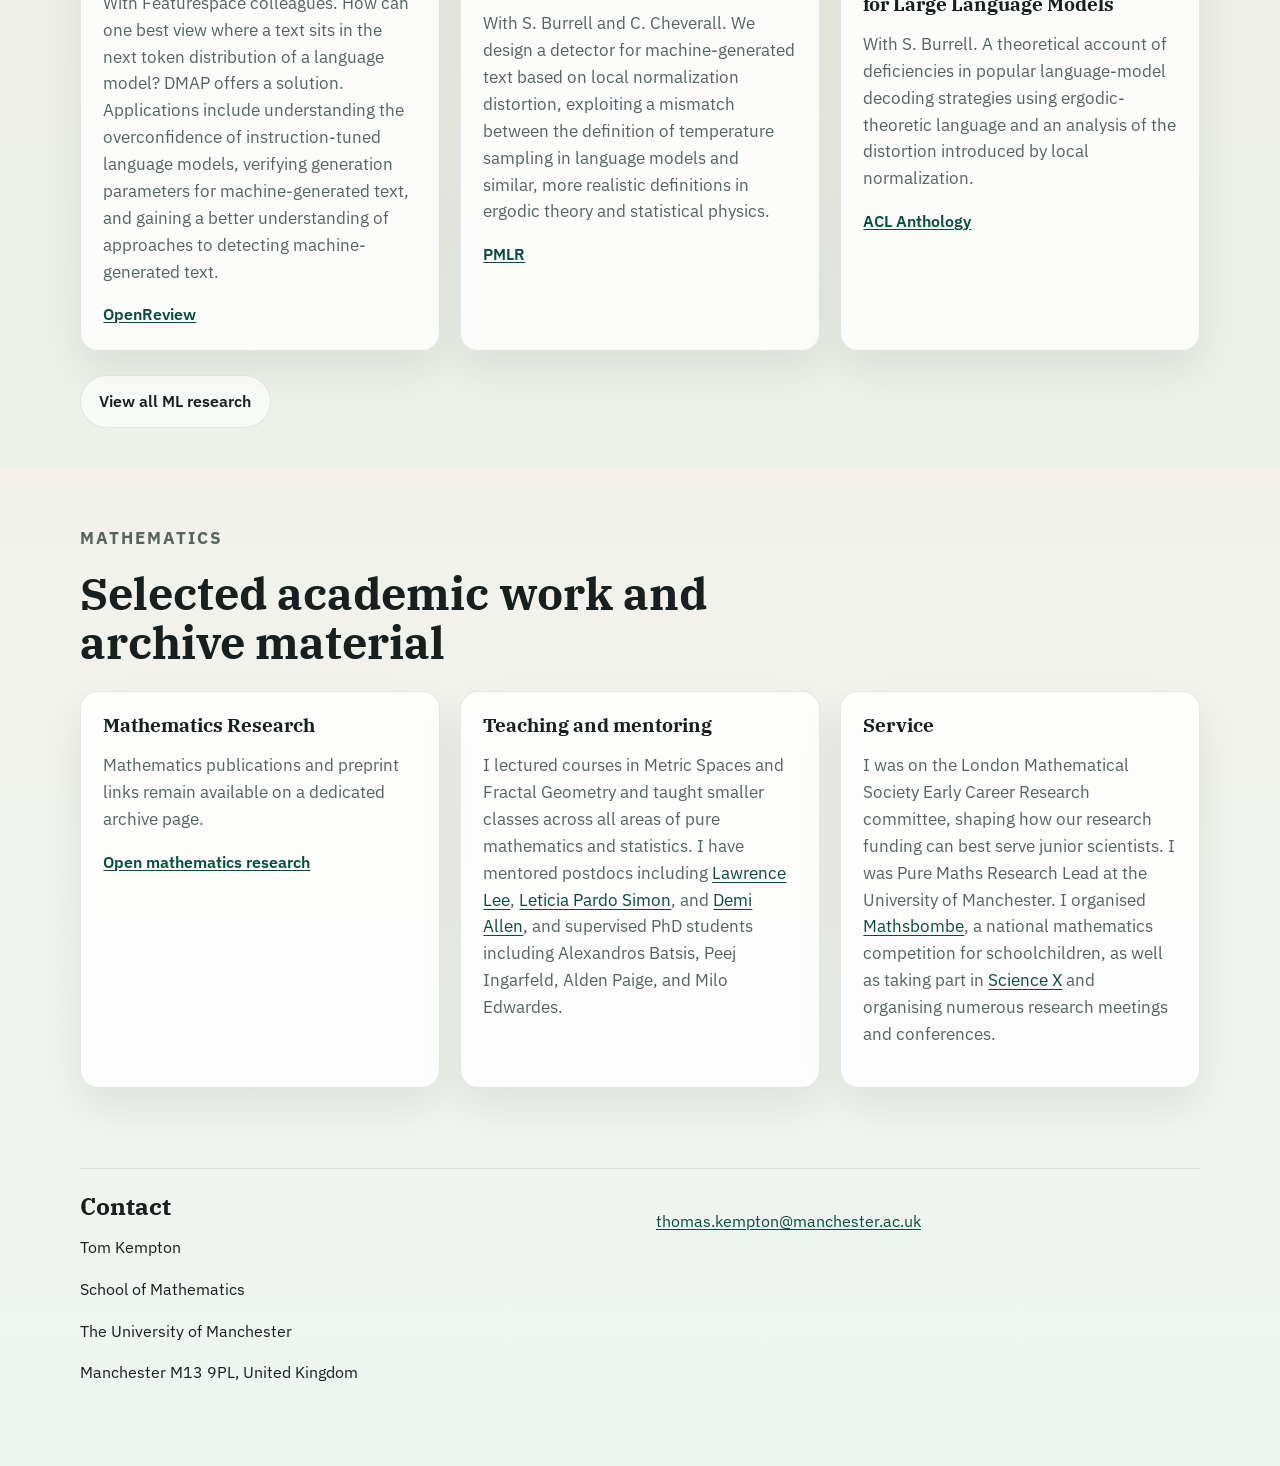
==== commit f4261366: "Trim homepage contact details" ====
--- a/index.html
+++ b/index.html
@@ -170,9 +170,7 @@
         <p>Manchester M13 9PL, United Kingdom</p>
       </div>
       <div>
-        <p>Office: 2.218</p>
         <p><a href="mailto:thomas.kempton@manchester.ac.uk">thomas.kempton@manchester.ac.uk</a></p>
-        <p><a href="tel:+441613063683">+44 161 306 3683</a></p>
       </div>
     </div>
   </footer>
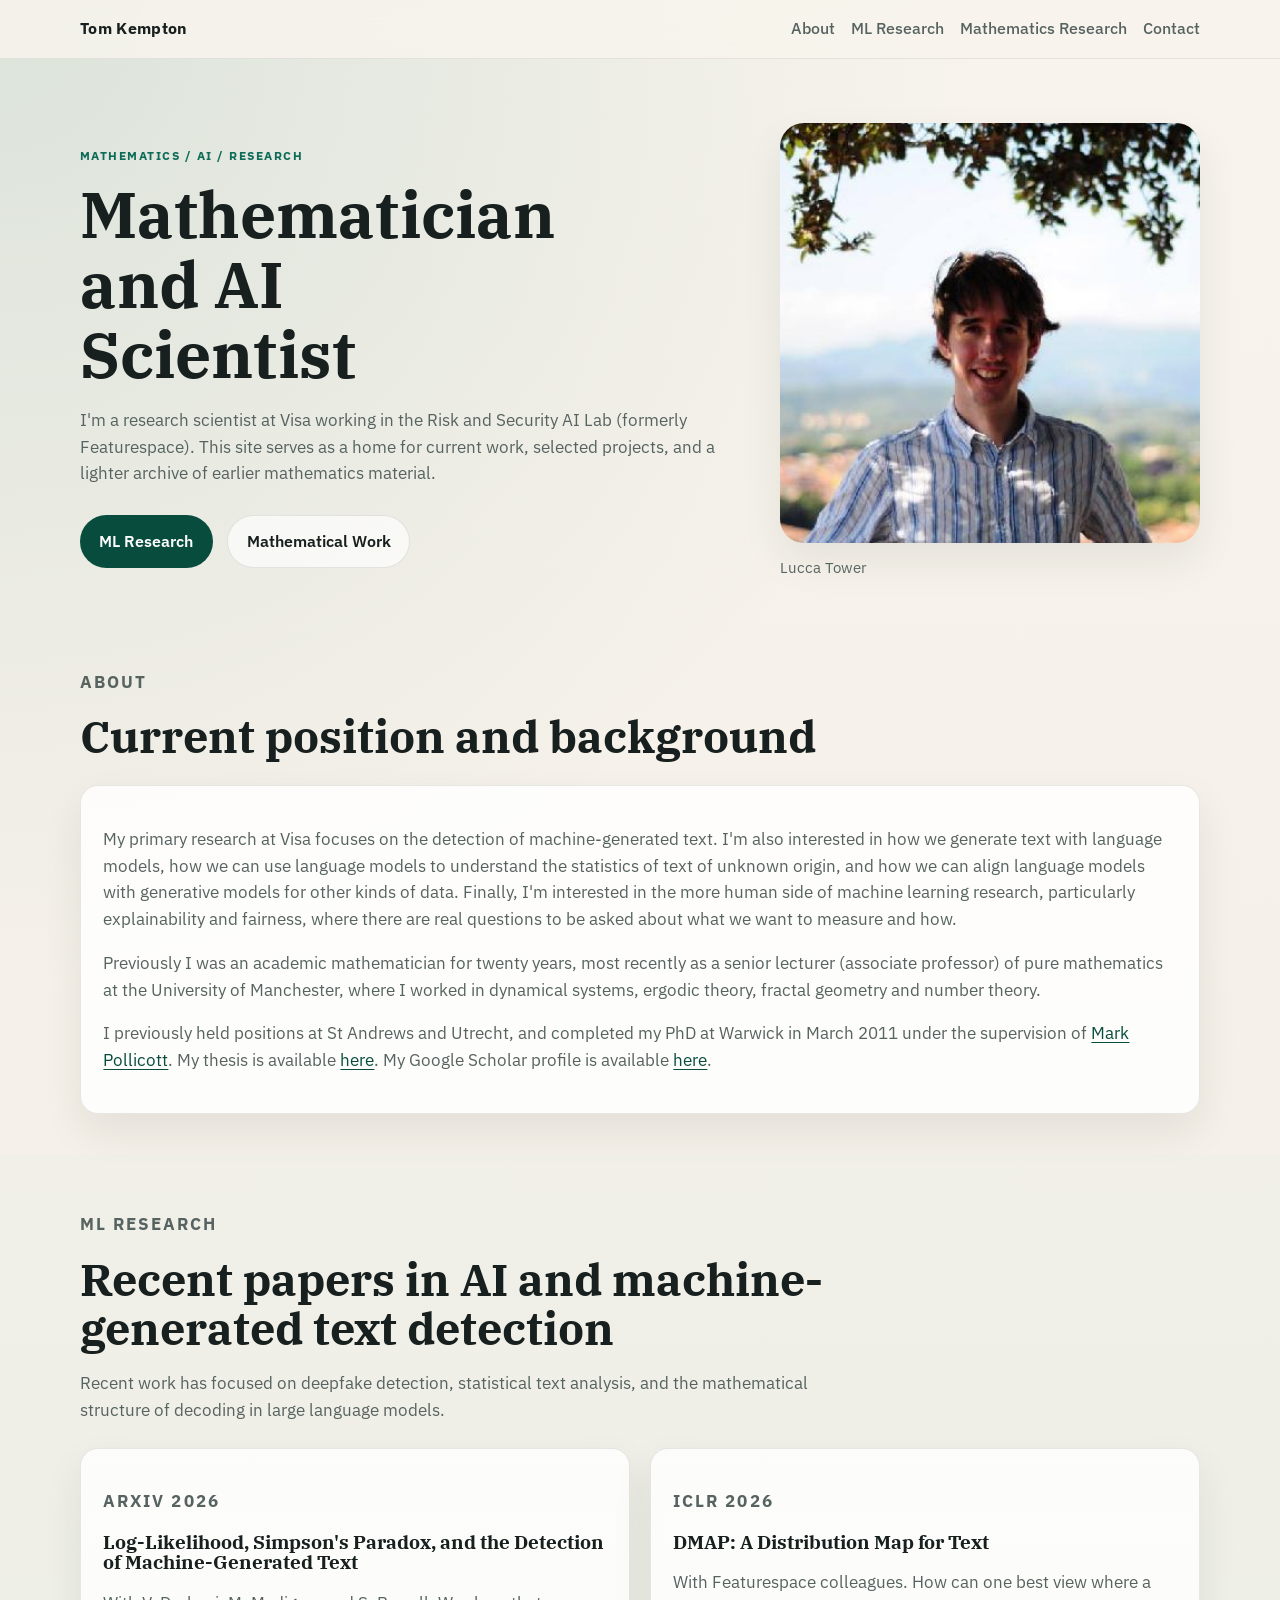
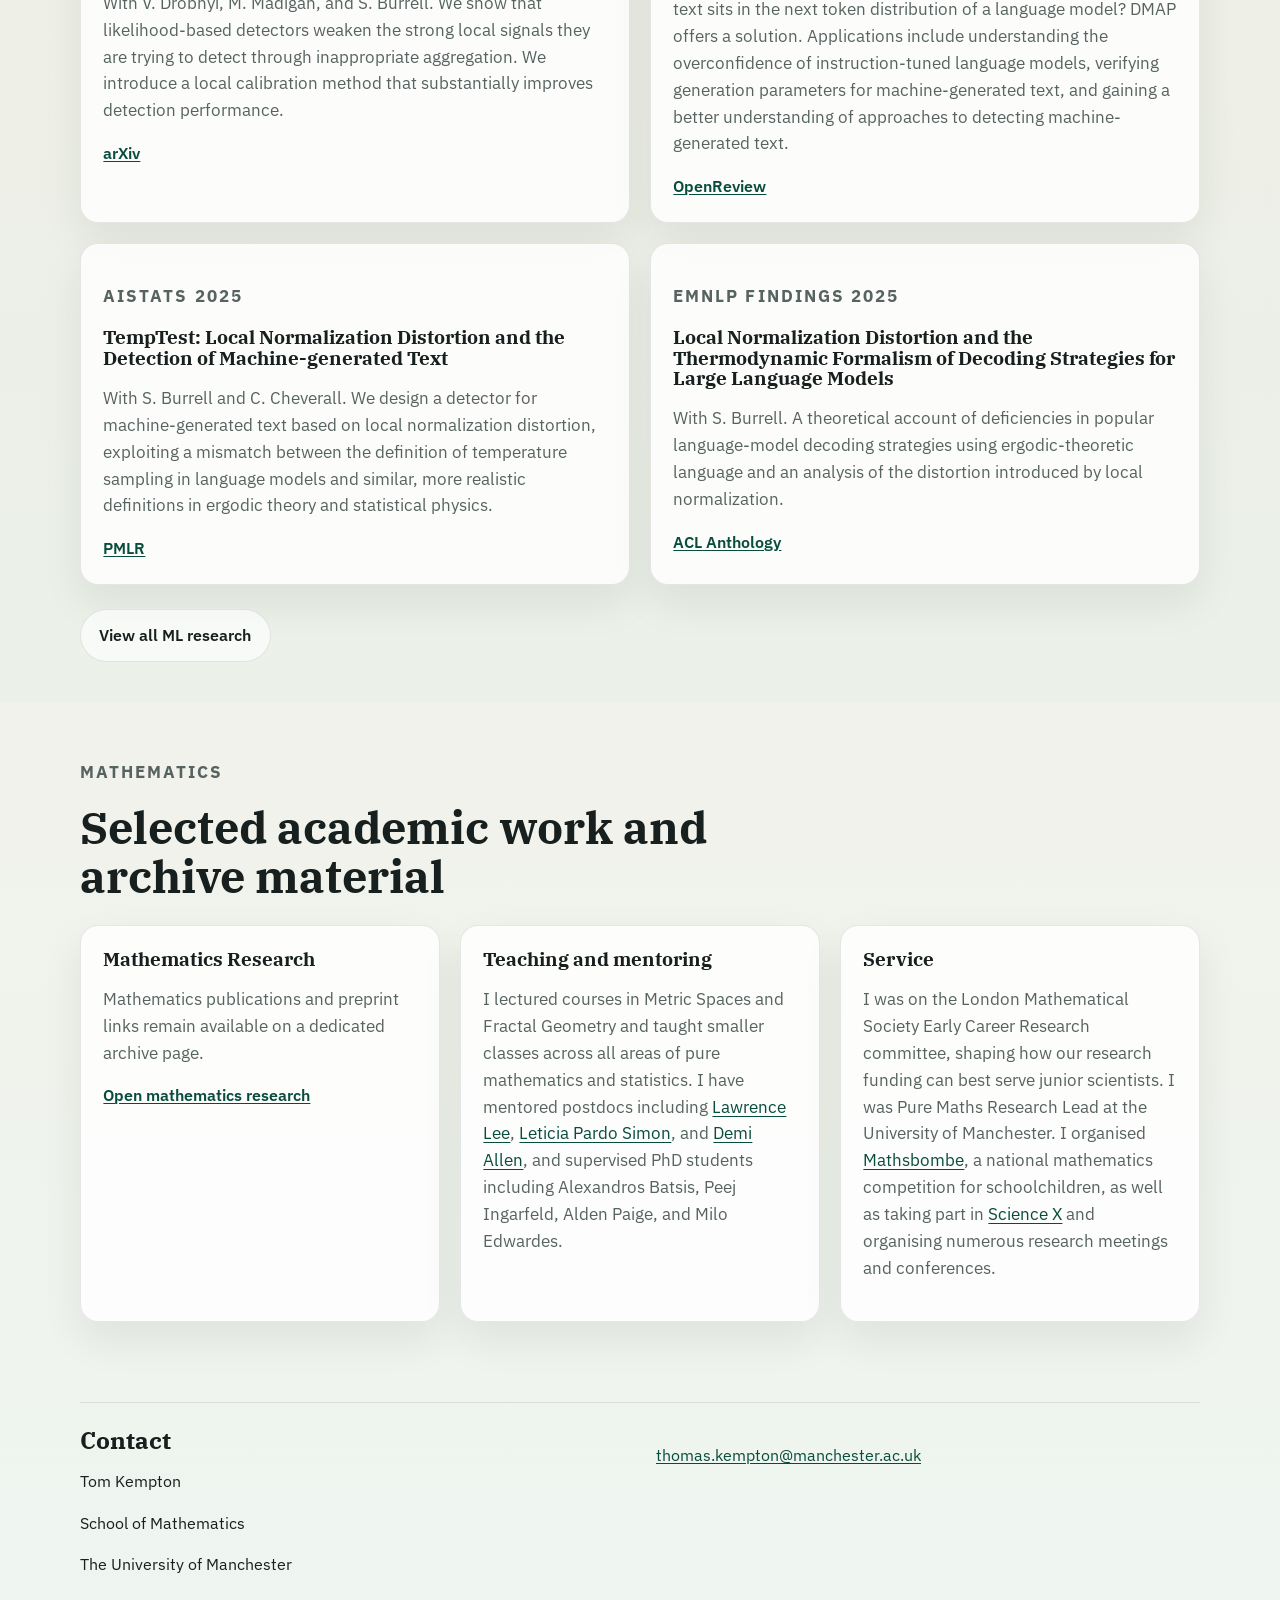
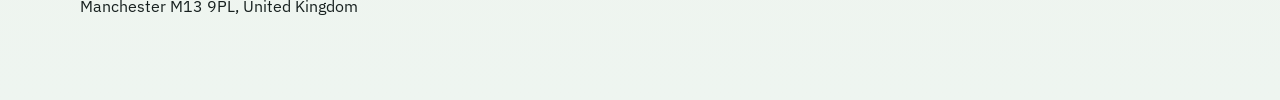
==== commit 9affc386: "Add latest machine text detection paper" ====
--- a/index.html
+++ b/index.html
@@ -85,7 +85,17 @@
             decoding in large language models.
           </p>
         </div>
-        <div class="card-grid">
+        <div class="card-grid featured-grid">
+          <article class="card project-card">
+            <p class="card-label">arXiv 2026</p>
+            <h3>Log-Likelihood, Simpson's Paradox, and the Detection of Machine-Generated Text</h3>
+            <p>
+              With V. Drobnyi, M. Madigan, and S. Burrell. We show that likelihood-based detectors weaken
+              the strong local signals they are trying to detect through inappropriate aggregation. We introduce a local
+              calibration method that substantially improves detection performance.
+            </p>
+            <a class="text-link" href="https://arxiv.org/abs/2605.06294">arXiv</a>
+          </article>
           <article class="card project-card">
             <p class="card-label">ICLR 2026</p>
             <h3>DMAP: A Distribution Map for Text</h3>
--- a/style.css
+++ b/style.css
@@ -241,6 +241,10 @@
   grid-template-columns: repeat(4, minmax(0, 1fr));
 }
 
+.featured-grid {
+  grid-template-columns: repeat(2, minmax(0, 1fr));
+}
+
 .stack {
   display: grid;
   gap: 1rem;
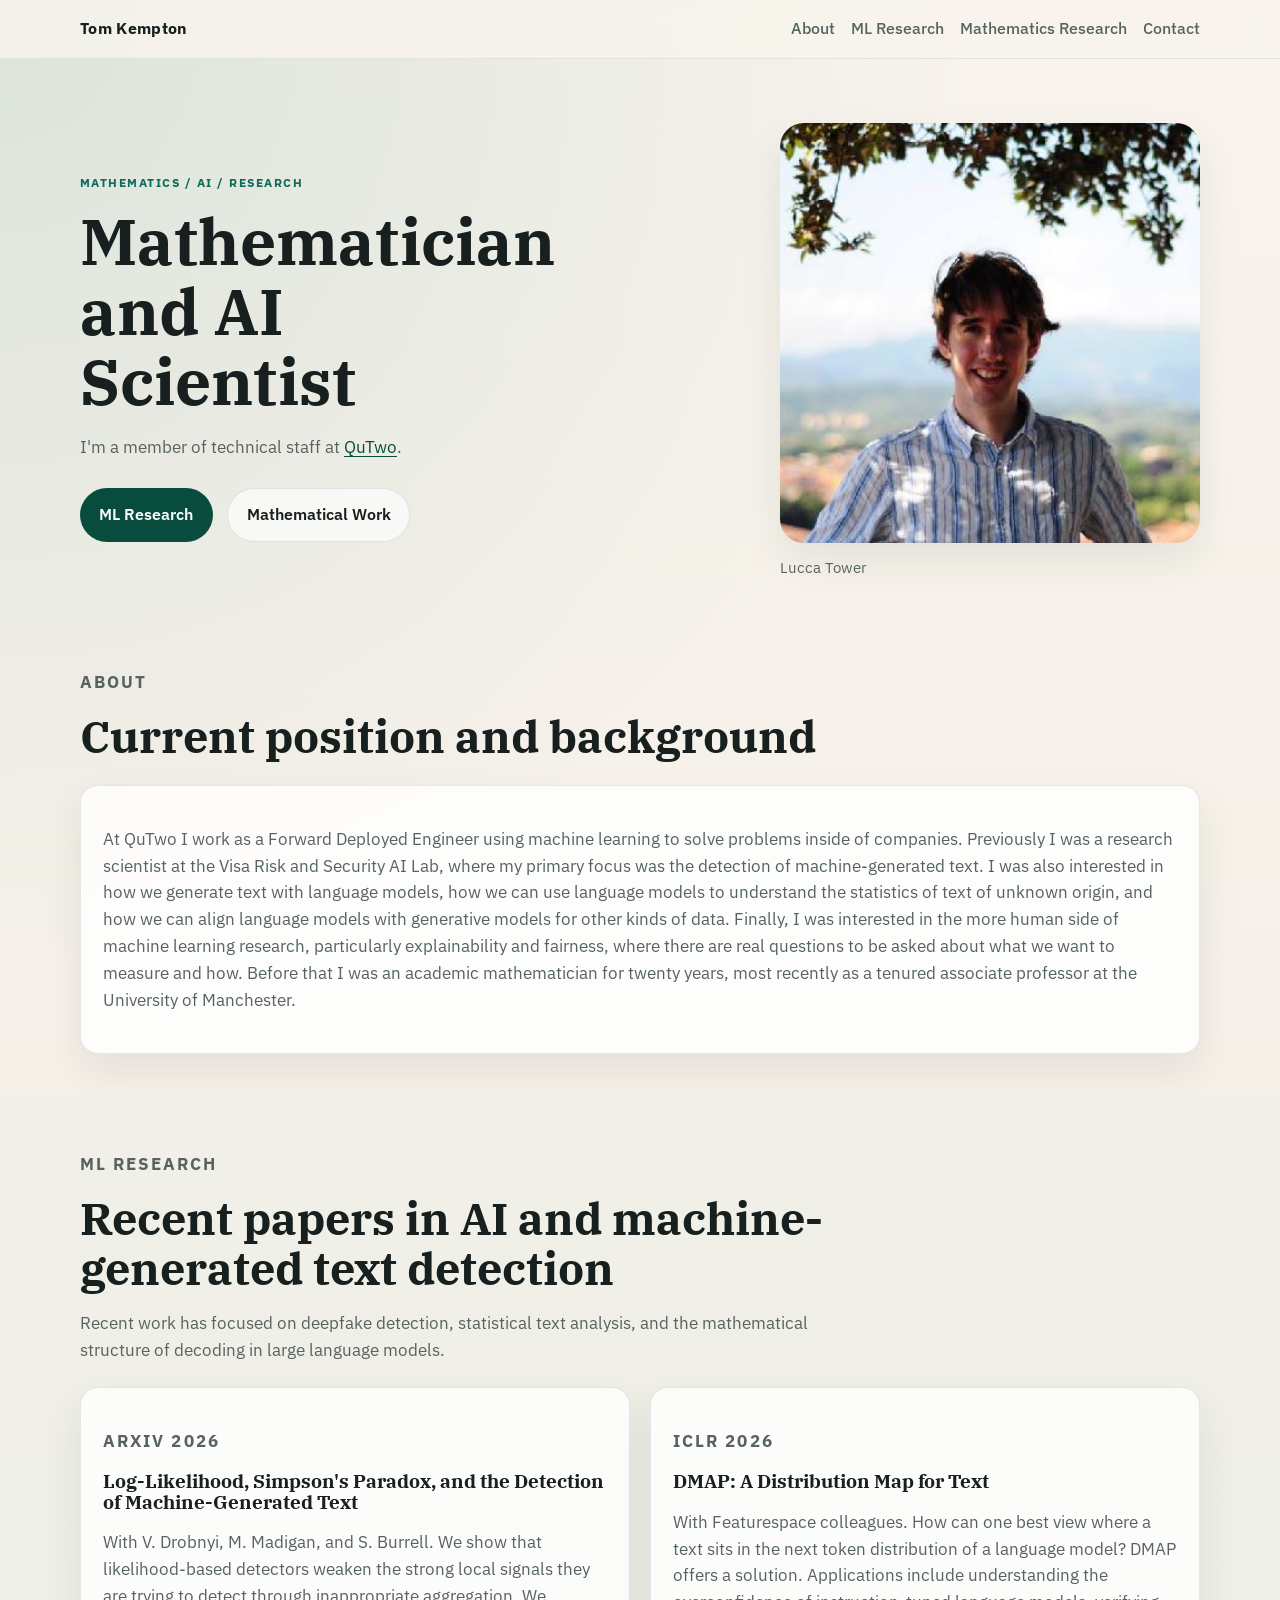
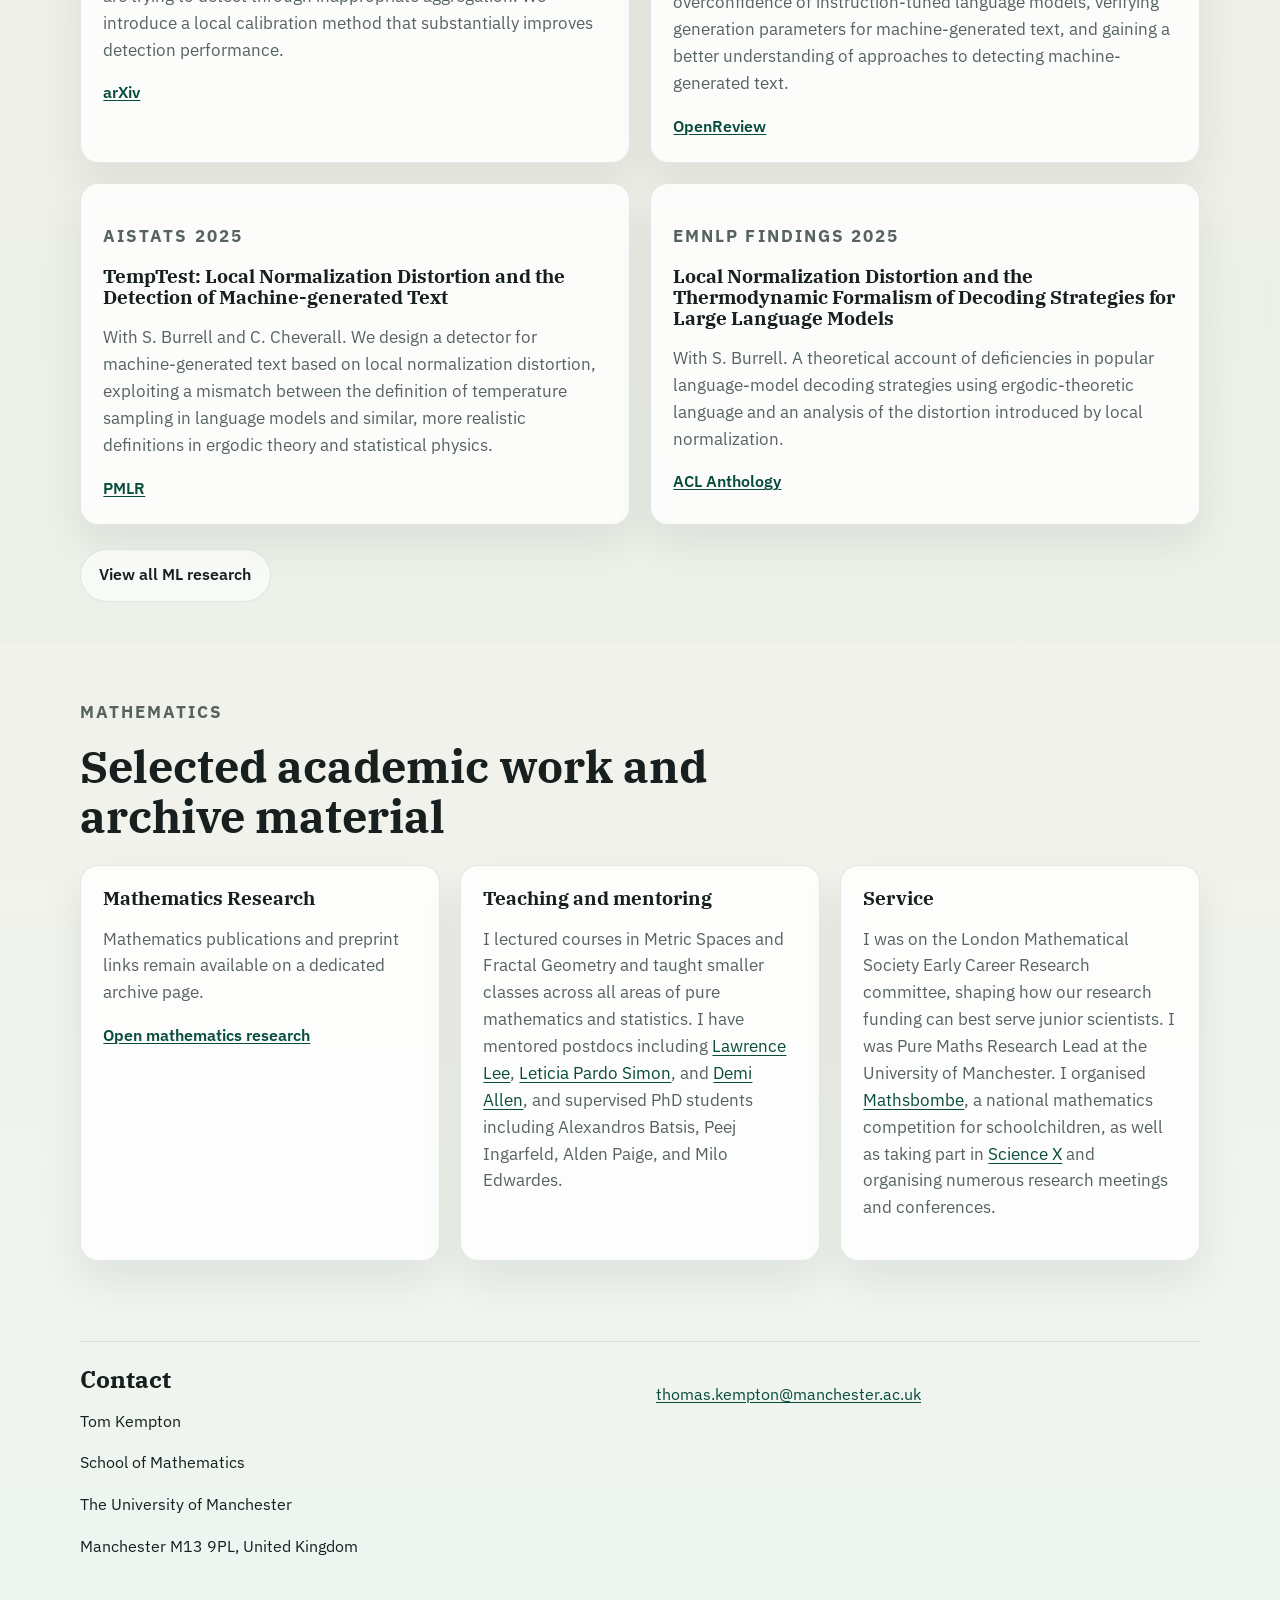
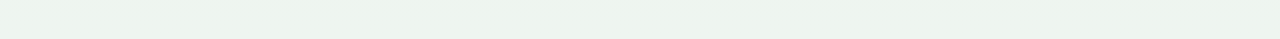
==== commit fbdbfb1b: "Update homepage role and background" ====
--- a/index.html
+++ b/index.html
@@ -32,8 +32,7 @@
           <p class="eyebrow">Mathematics / AI / Research</p>
           <h1>Mathematician and AI Scientist</h1>
           <p class="lede">
-            I'm a research scientist at Visa working in the Risk and Security AI Lab (formerly Featurespace). This site serves as
-            a home for current work, selected projects, and a lighter archive of earlier mathematics material.
+            I'm a member of technical staff at <a href="https://www.qutwo.com/">QuTwo</a>.
           </p>
           <div class="cta-row">
             <a class="button button-primary" href="ai-research.html">ML Research</a>
@@ -55,21 +54,13 @@
         </div>
         <div class="card prose">
           <p>
-            My primary research at Visa focuses on the detection of machine-generated text. I'm also interested in how we
-            generate text with language models, how we can use language models to understand the statistics of text of unknown origin,
-            and how we can align language models with generative models for other kinds of data. Finally, I'm interested in the more
-            human side of machine learning research, particularly explainability and fairness, where there are real questions to be
-            asked about what we want to measure and how.
-          </p>
-          <p>
-            Previously I was an academic mathematician for twenty years, most recently as a senior lecturer (associate professor) of
-            pure mathematics at the University of Manchester, where I worked in dynamical systems, ergodic theory, fractal geometry
-            and number theory.
-          </p>
-          <p>
-            I previously held positions at St Andrews and Utrecht, and completed my PhD at Warwick in March 2011 under the supervision
-            of <a href="http://www.warwick.ac.uk/~masdbl/">Mark Pollicott</a>. My thesis is available <a href="KemptonThesisFinalVersion.pdf">here</a>.
-            My Google Scholar profile is available <a href="http://scholar.google.nl/citations?user=wOstJyUAAAAJ&hl=en">here</a>.
+            At QuTwo I work as a Forward Deployed Engineer using machine learning to solve problems inside of companies. Previously I
+            was a research scientist at the Visa Risk and Security AI Lab, where my primary focus was the detection of machine-generated
+            text. I was also interested in how we generate text with language models, how we can use language models to understand the
+            statistics of text of unknown origin, and how we can align language models with generative models for other kinds of data.
+            Finally, I was interested in the more human side of machine learning research, particularly explainability and fairness,
+            where there are real questions to be asked about what we want to measure and how. Before that I was an academic mathematician
+            for twenty years, most recently as a tenured associate professor at the University of Manchester.
           </p>
         </div>
       </div>
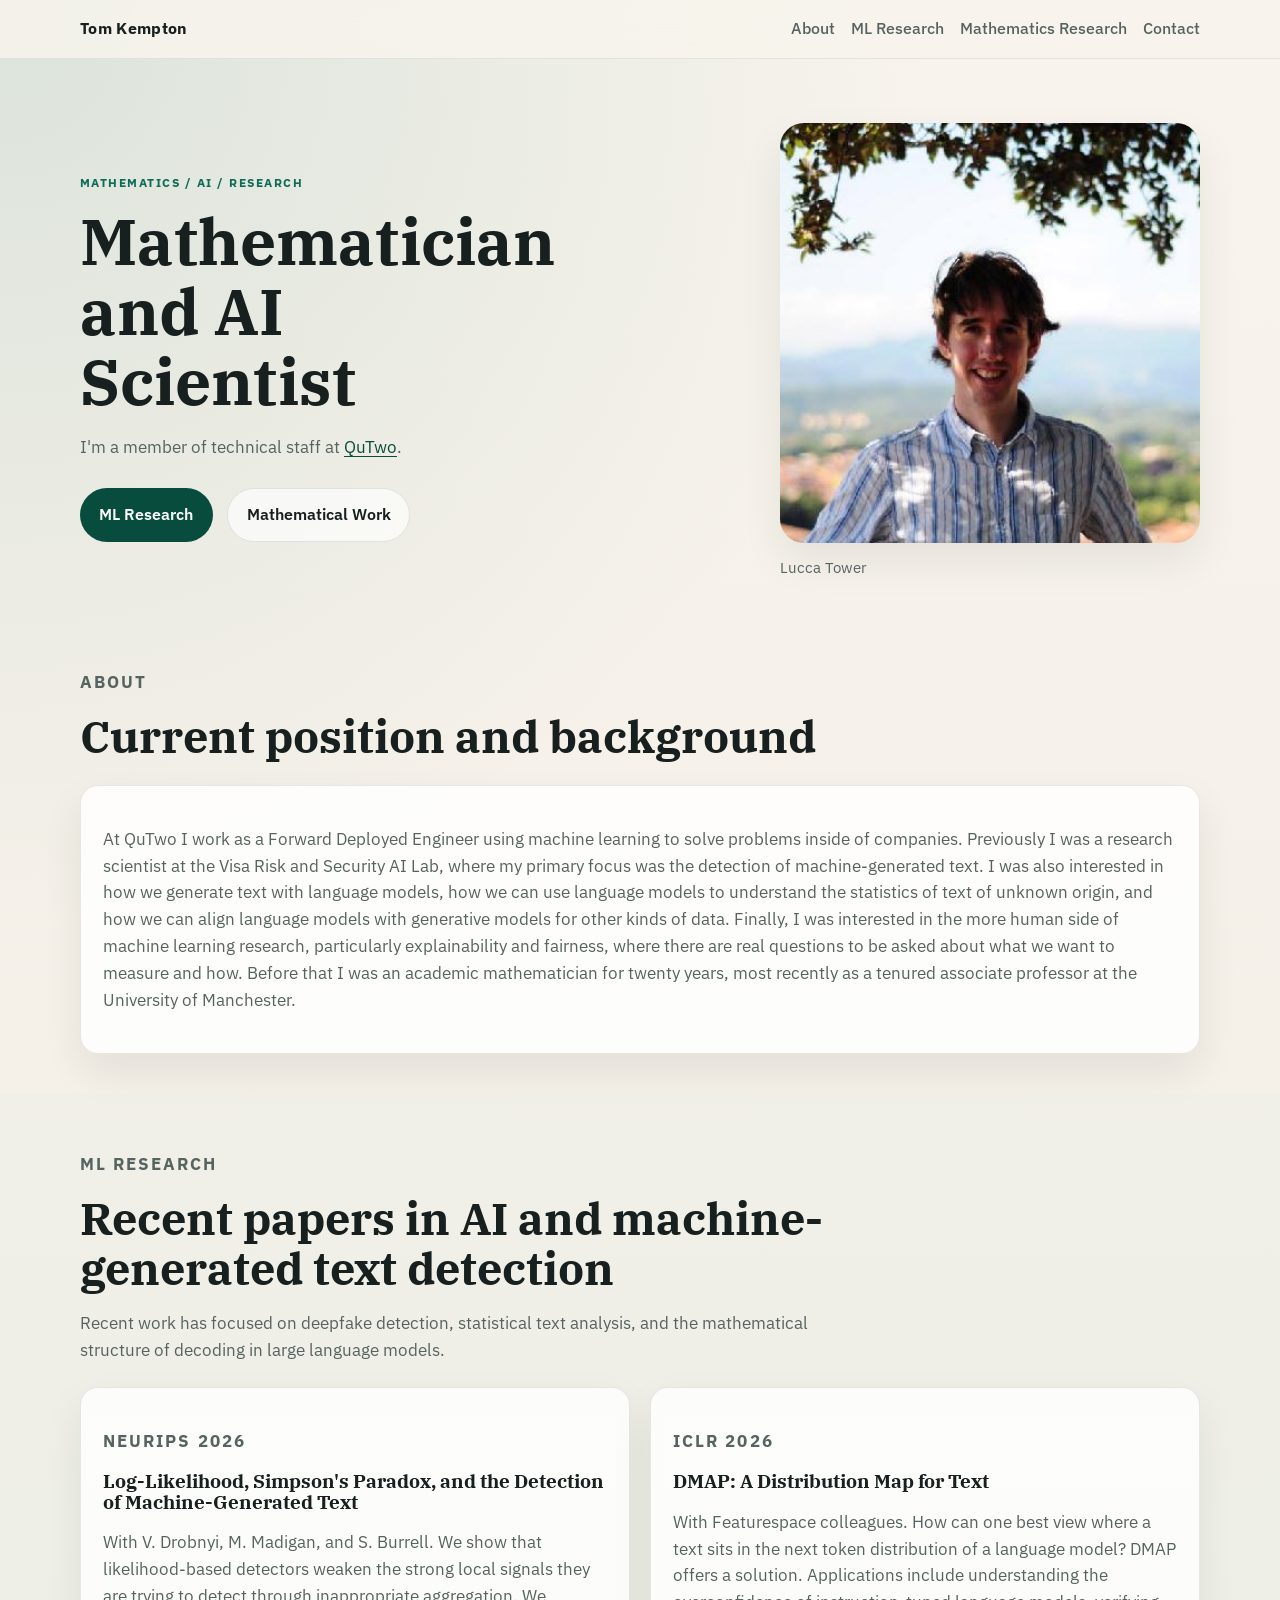
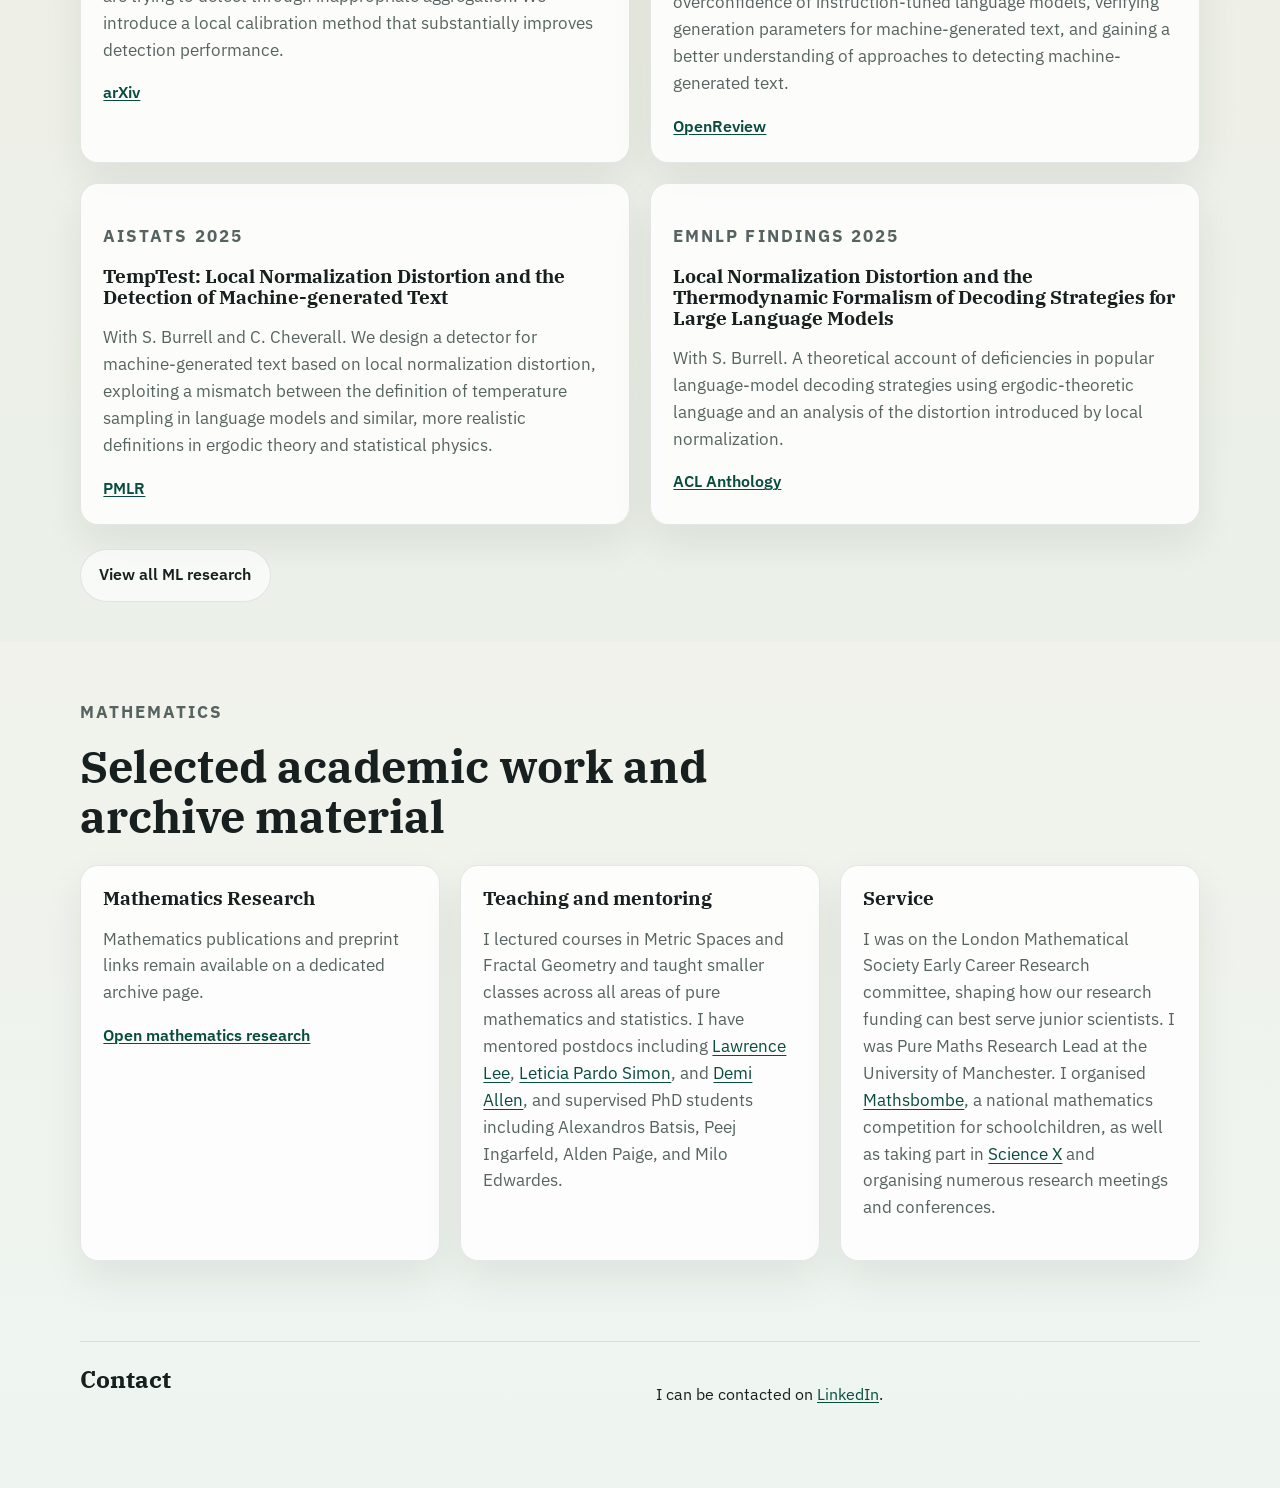
==== commit a0558a81: "Update publication venue and contact details" ====
--- a/index.html
+++ b/index.html
@@ -78,7 +78,7 @@
         </div>
         <div class="card-grid featured-grid">
           <article class="card project-card">
-            <p class="card-label">arXiv 2026</p>
+            <p class="card-label">NeurIPS 2026</p>
             <h3>Log-Likelihood, Simpson's Paradox, and the Detection of Machine-Generated Text</h3>
             <p>
               With V. Drobnyi, M. Madigan, and S. Burrell. We show that likelihood-based detectors weaken
@@ -165,13 +165,9 @@
     <div class="container footer-grid">
       <div>
         <h2>Contact</h2>
-        <p>Tom Kempton</p>
-        <p>School of Mathematics</p>
-        <p>The University of Manchester</p>
-        <p>Manchester M13 9PL, United Kingdom</p>
       </div>
       <div>
-        <p><a href="mailto:thomas.kempton@manchester.ac.uk">thomas.kempton@manchester.ac.uk</a></p>
+        <p>I can be contacted on <a href="https://www.linkedin.com/in/tom-kempton-41244822a">LinkedIn</a>.</p>
       </div>
     </div>
   </footer>
